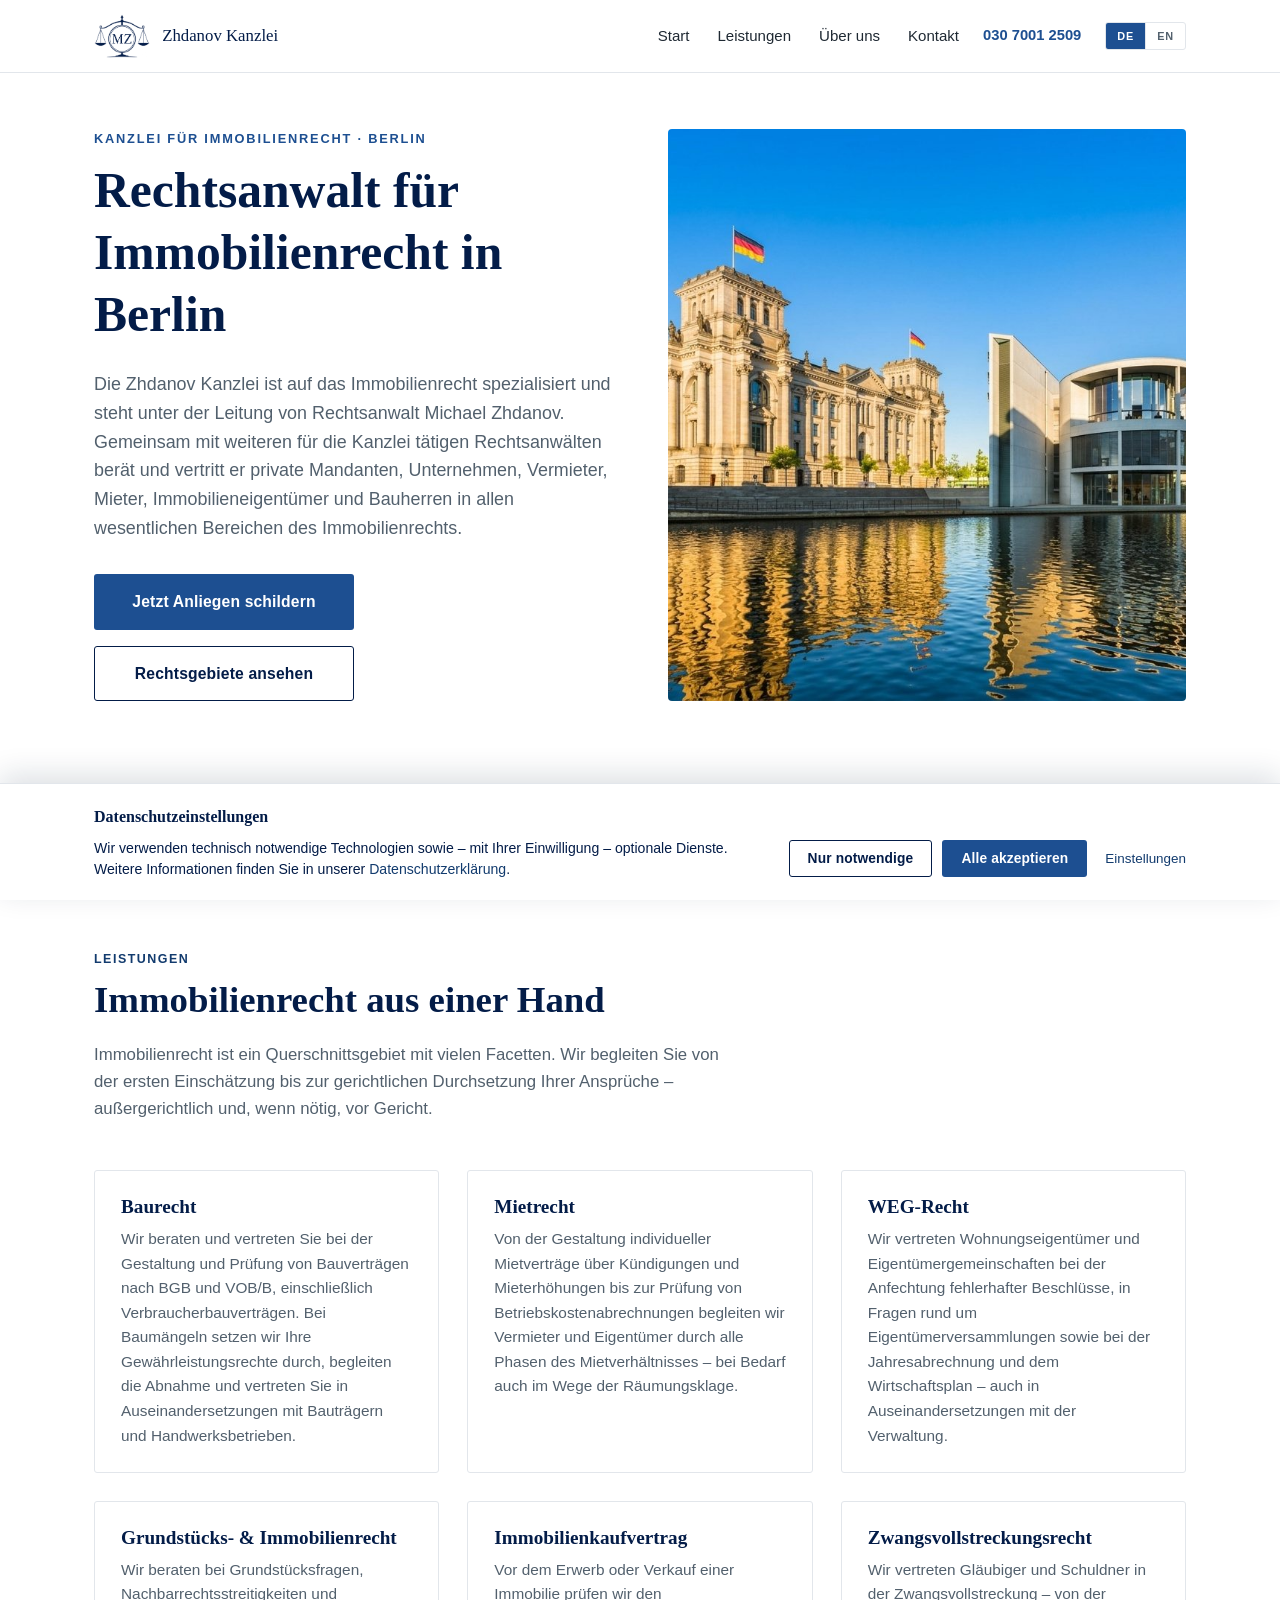
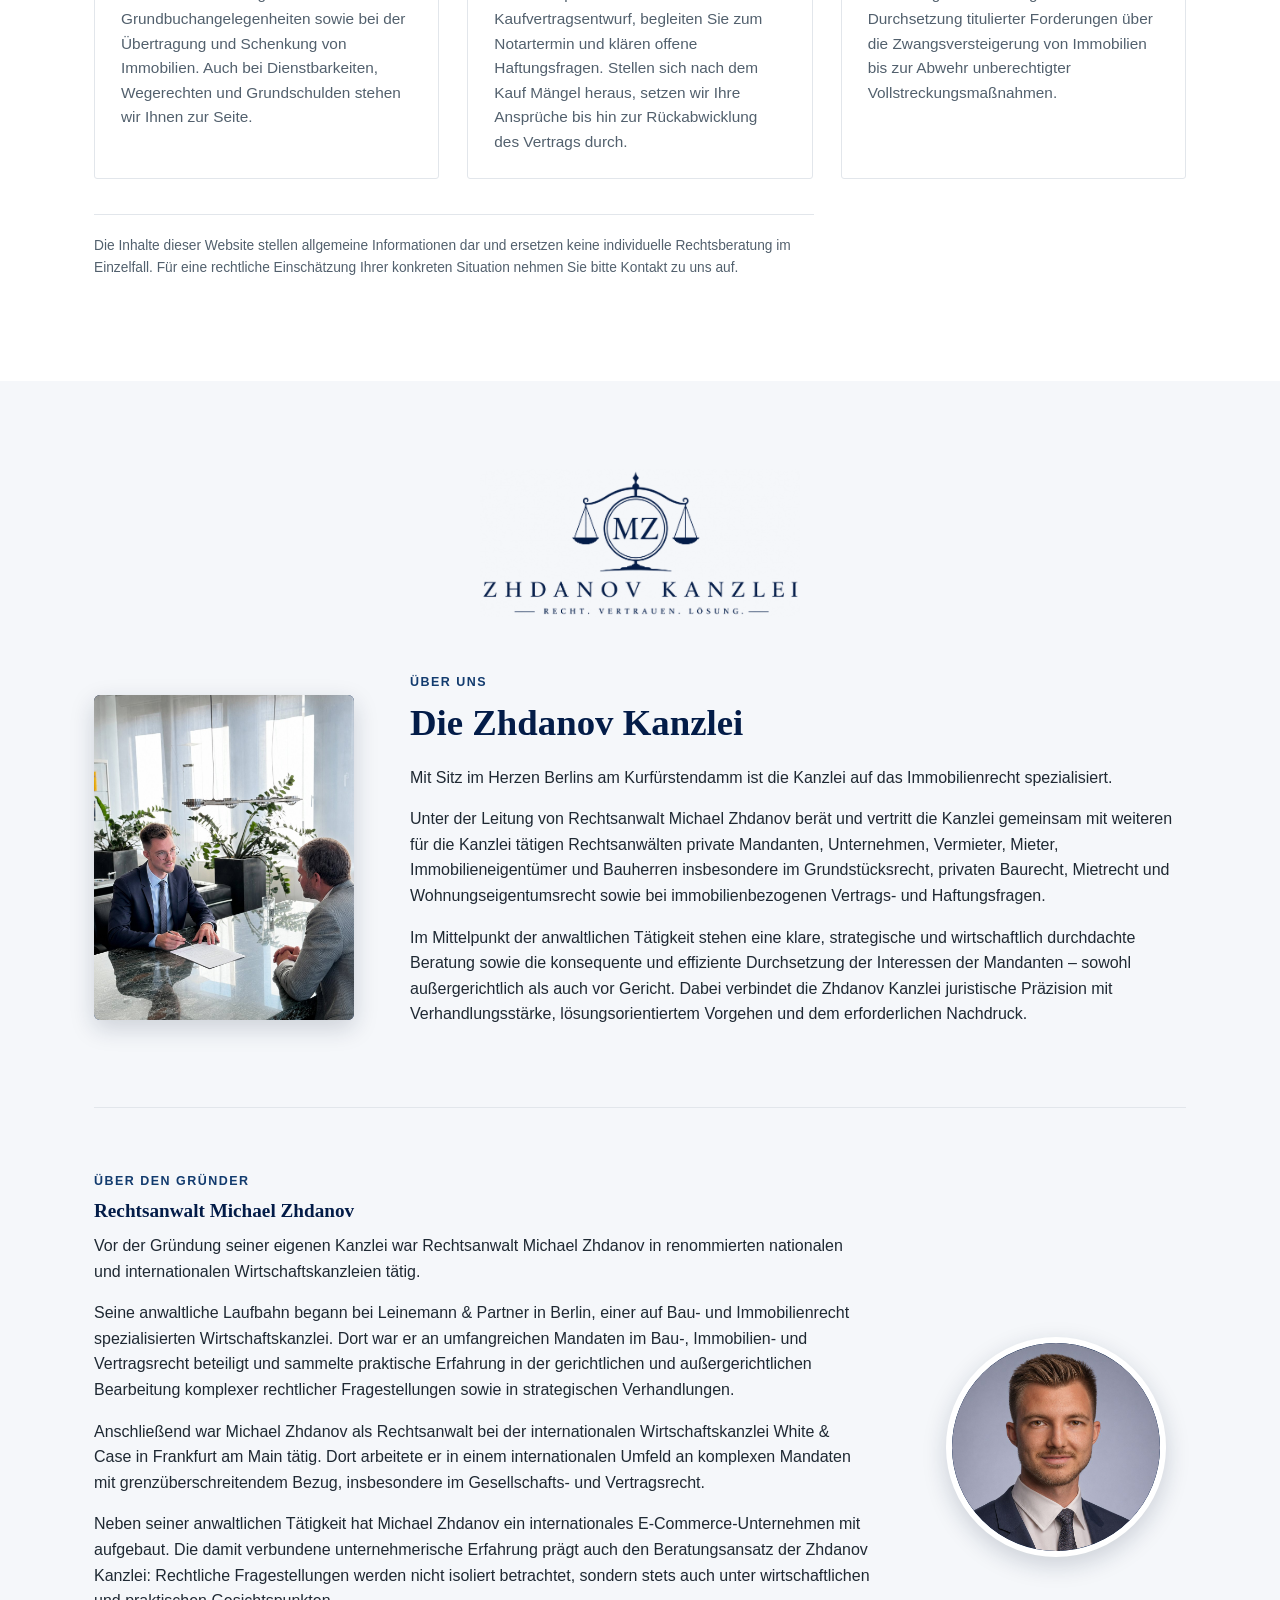
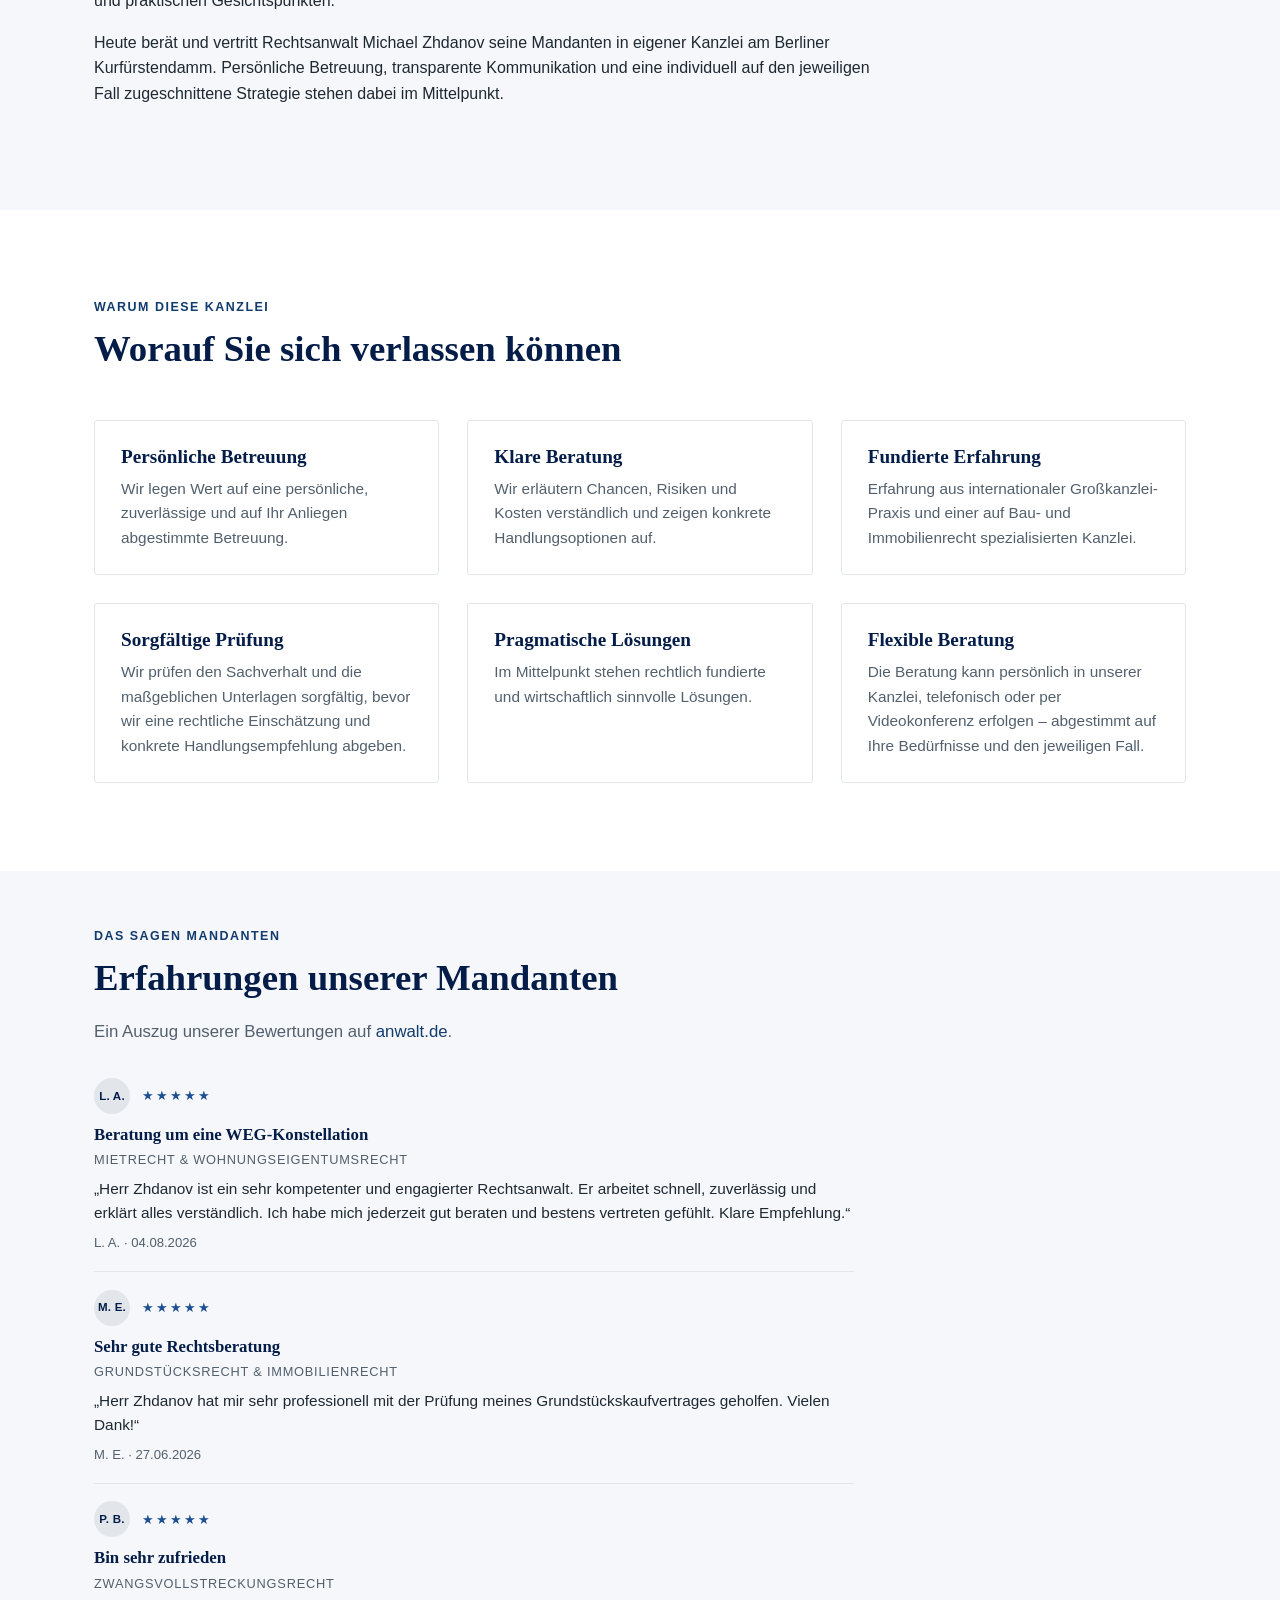
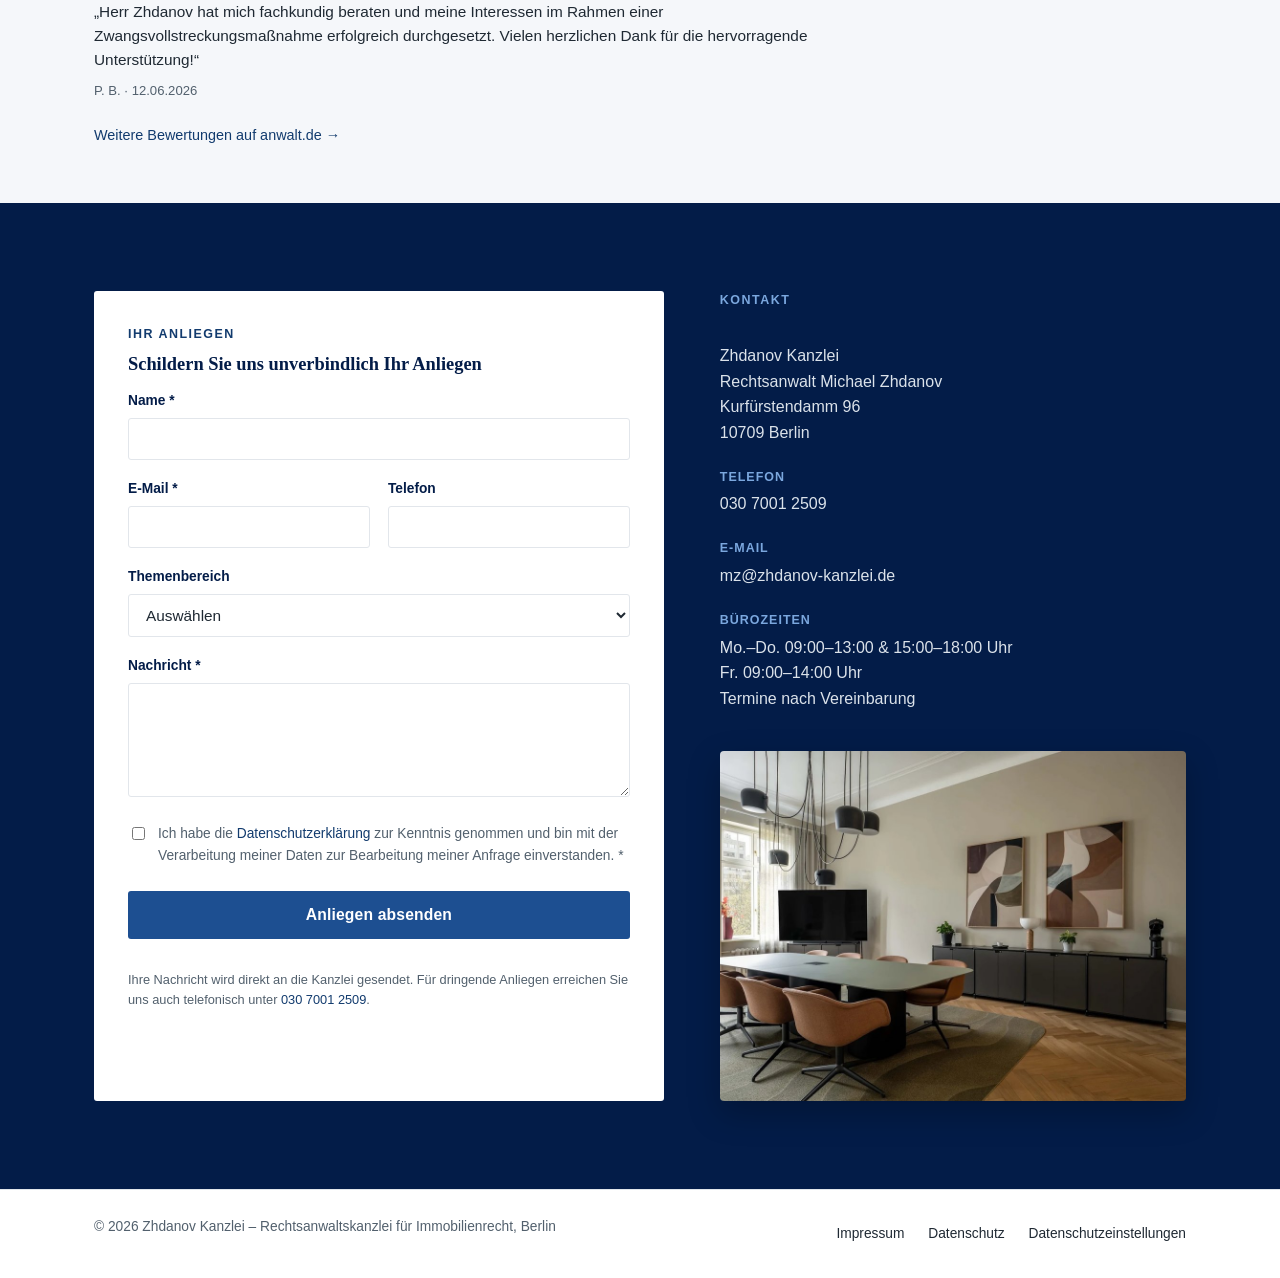
==== index.html @ be2c99e3 "Use the site's own Transable key instead of the placeholder The project now exists on the Transable " ====
<!DOCTYPE html>
<html lang="de">
<head>
<meta charset="UTF-8">
<meta name="viewport" content="width=device-width, initial-scale=1.0, viewport-fit=cover">
<title>Zhdanov Kanzlei | Rechtsanwaltskanzlei für Immobilienrecht Berlin</title>
<meta name="description" content="Die Zhdanov Kanzlei berät und vertritt in Berlin Eigentümer, Vermieter, Käufer und Wohnungseigentümergemeinschaften im Bau-, Miet- und Wohnungseigentumsrecht sowie im Immobilien- und Zwangsvollstreckungsrecht.">
<link rel="icon" type="image/png" sizes="32x32" href="img/favicon-32.png">
<link rel="icon" type="image/png" sizes="16x16" href="img/favicon-16.png">
<link rel="apple-touch-icon" sizes="180x180" href="img/favicon-180.png">
<link rel="stylesheet" href="css/styles.css?v=2">
<!-- Transable translates the page. Deliberately in the <head> and without
     async/defer: only there can the plugin hold the page before the first paint,
     so a visitor reading English never sees German being corrected. The language
     switch itself belongs to this site (js/lang-switch.js). -->
<script src="https://transable.to/api/v1/plugin/plugin.js"
        api-key="tk_live_CvOdUk1Fodp35VfXiMOjjVQ9UwpByqF"
        data-selector="custom"
        data-source-lang="de"
        data-translate-ignore></script>
</head>
<body>

<header class="site-header" id="site-header">
  <div class="container header-inner">
    <a href="#top" class="brand">
      <img src="img/logo-mark-navy.png" alt="Zhdanov Kanzlei" class="brand-mark">
      <span class="brand-text">Zhdanov Kanzlei</span>
    </a>
    <nav class="main-nav" id="main-nav">
      <a href="#top">Start</a>
      <a href="#leistungen">Leistungen</a>
      <a href="#ueber-uns">Über uns</a>
      <a href="#kontakt">Kontakt</a>
    </nav>
    <a href="tel:+493070012509" class="header-phone">030 7001 2509</a>
    <div class="lang-switch" data-lang-switch role="group" aria-label="Sprache / Language" data-translate-ignore>
      <button type="button" class="lang-switch__option is-active" data-lang="de" lang="de" title="Deutsch" aria-pressed="true">DE</button>
      <button type="button" class="lang-switch__option" data-lang="en" lang="en" title="English" aria-pressed="false">EN</button>
    </div>
    <button class="nav-toggle" id="nav-toggle" aria-label="Menü öffnen" aria-expanded="false" aria-controls="main-nav">
      <span></span><span></span><span></span>
    </button>
  </div>
</header>

<main id="top">

  <section class="hero">
    <div class="container hero-inner">
      <div class="hero-copy">
        <p class="eyebrow">Kanzlei für Immobilienrecht &middot; Berlin</p>
        <h1>Rechtsanwalt für Immobilienrecht in Berlin</h1>
        <p class="hero-lead">
          Die Zhdanov Kanzlei ist auf das Immobilienrecht spezialisiert und steht unter
          der Leitung von Rechtsanwalt Michael Zhdanov. Gemeinsam mit weiteren für die
          Kanzlei tätigen Rechtsanwälten berät und vertritt er private Mandanten,
          Unternehmen, Vermieter, Mieter, Immobilieneigentümer und Bauherren in allen
          wesentlichen Bereichen des Immobilienrechts.
        </p>
        <div class="hero-actions">
          <a href="#kontakt" class="btn btn-primary">Jetzt Anliegen schildern</a>
          <a href="#leistungen" class="btn btn-outline">Rechtsgebiete ansehen</a>
        </div>
      </div>
      <div class="hero-media">
        <img src="img/hero-reichstag.jpg" alt="Reichstagsgebäude und Paul-Löbe-Haus an der Spree in Berlin" width="1376" height="768">
      </div>
    </div>
  </section>

  <section class="trust-bar">
    <div class="container trust-bar-inner">
      <span>Baurecht</span>
      <span>Mietrecht</span>
      <span>WEG-Recht</span>
      <span>Grundstücksrecht</span>
      <span>Immobilienkaufvertrag</span>
      <span>Zwangsvollstreckungsrecht</span>
    </div>
  </section>

  <section id="leistungen" class="section">
    <div class="container">
      <p class="section-eyebrow">Leistungen</p>
      <h2>Immobilienrecht aus einer Hand</h2>
      <p class="section-lead">
        Immobilienrecht ist ein Querschnittsgebiet mit vielen Facetten. Wir begleiten Sie
        von der ersten Einschätzung bis zur gerichtlichen Durchsetzung Ihrer Ansprüche &ndash;
        außergerichtlich und, wenn nötig, vor Gericht.
      </p>

      <div class="card-grid">

        <article class="card">
          <h3>Baurecht</h3>
          <p>
            Wir beraten und vertreten Sie bei der Gestaltung und Prüfung von Bauverträgen
            nach BGB und VOB/B, einschließlich Verbraucherbauverträgen. Bei Baumängeln
            setzen wir Ihre Gewährleistungsrechte durch, begleiten die Abnahme und vertreten
            Sie in Auseinandersetzungen mit Bauträgern und Handwerksbetrieben.
          </p>
        </article>

        <article class="card">
          <h3>Mietrecht</h3>
          <p>
            Von der Gestaltung individueller Mietverträge über Kündigungen und
            Mieterhöhungen bis zur Prüfung von Betriebskostenabrechnungen begleiten wir
            Vermieter und Eigentümer durch alle Phasen des Mietverhältnisses &ndash; bei
            Bedarf auch im Wege der Räumungsklage.
          </p>
        </article>

        <article class="card">
          <h3>WEG-Recht</h3>
          <p>
            Wir vertreten Wohnungseigentümer und Eigentümergemeinschaften bei der
            Anfechtung fehlerhafter Beschlüsse, in Fragen rund um Eigentümerversammlungen
            sowie bei der Jahresabrechnung und dem Wirtschaftsplan &ndash; auch in
            Auseinandersetzungen mit der Verwaltung.
          </p>
        </article>

        <article class="card">
          <h3>Grundstücks- &amp; Immobilienrecht</h3>
          <p>
            Wir beraten bei Grundstücksfragen, Nachbarrechtsstreitigkeiten und
            Grundbuchangelegenheiten sowie bei der Übertragung und Schenkung von
            Immobilien. Auch bei Dienstbarkeiten, Wegerechten und Grundschulden
            stehen wir Ihnen zur Seite.
          </p>
        </article>

        <article class="card">
          <h3>Immobilienkaufvertrag</h3>
          <p>
            Vor dem Erwerb oder Verkauf einer Immobilie prüfen wir den Kaufvertragsentwurf,
            begleiten Sie zum Notartermin und klären offene Haftungsfragen. Stellen sich
            nach dem Kauf Mängel heraus, setzen wir Ihre Ansprüche bis hin zur
            Rückabwicklung des Vertrags durch.
          </p>
        </article>

        <article class="card">
          <h3>Zwangsvollstreckungsrecht</h3>
          <p>
            Wir vertreten Gläubiger und Schuldner in der Zwangsvollstreckung &ndash; von
            der Durchsetzung titulierter Forderungen über die Zwangsversteigerung von
            Immobilien bis zur Abwehr unberechtigter Vollstreckungsmaßnahmen.
          </p>
        </article>

      </div>

      <p class="disclaimer-note">
        Die Inhalte dieser Website stellen allgemeine Informationen dar und ersetzen
        keine individuelle Rechtsberatung im Einzelfall. Für eine rechtliche Einschätzung
        Ihrer konkreten Situation nehmen Sie bitte Kontakt zu uns auf.
      </p>
    </div>
  </section>

  <section id="ueber-uns" class="section section-alt">
    <div class="container">

      <img src="img/logo-zhdanov-kanzlei.png" alt="Zhdanov Kanzlei &ndash; Recht. Vertrauen. Lösung." class="about-logo">

      <div class="about-block">
        <div class="about-media">
          <div class="about-photo">
            <img src="img/kanzlei-empfang.jpg" alt="Empfang in den Räumen der Zhdanov Kanzlei am Kurfürstendamm in Berlin" loading="lazy">
          </div>
        </div>
        <div class="about-content">
          <p class="section-eyebrow">Über uns</p>
          <h2>Die Zhdanov Kanzlei</h2>
          <p>
            Mit Sitz im Herzen Berlins am Kurfürstendamm ist die Kanzlei auf das
            Immobilienrecht spezialisiert.
          </p>
          <p>
            Unter der Leitung von Rechtsanwalt Michael Zhdanov berät und vertritt die
            Kanzlei gemeinsam mit weiteren für die Kanzlei tätigen Rechtsanwälten private
            Mandanten, Unternehmen, Vermieter, Mieter, Immobilieneigentümer und Bauherren
            insbesondere im Grundstücksrecht, privaten Baurecht, Mietrecht und
            Wohnungseigentumsrecht sowie bei immobilienbezogenen Vertrags- und
            Haftungsfragen.
          </p>
          <p>
            Im Mittelpunkt der anwaltlichen Tätigkeit stehen eine klare, strategische und
            wirtschaftlich durchdachte Beratung sowie die konsequente und effiziente
            Durchsetzung der Interessen der Mandanten &ndash; sowohl außergerichtlich als
            auch vor Gericht. Dabei verbindet die Zhdanov Kanzlei juristische Präzision
            mit Verhandlungsstärke, lösungsorientiertem Vorgehen und dem erforderlichen
            Nachdruck.
          </p>
        </div>
      </div>

      <div class="about-block reverse">
        <div class="about-media">
          <div class="about-portrait">
            <img src="img/michael-zhdanov.jpg" alt="Porträt von Rechtsanwalt Michael Zhdanov">
          </div>
        </div>
        <div class="about-content">
          <p class="section-eyebrow">Über den Gründer</p>
          <h3>Rechtsanwalt Michael Zhdanov</h3>
          <p>
            Vor der Gründung seiner eigenen Kanzlei war Rechtsanwalt Michael Zhdanov in
            renommierten nationalen und internationalen Wirtschaftskanzleien tätig.
          </p>
          <p>
            Seine anwaltliche Laufbahn begann bei Leinemann &amp; Partner in Berlin,
            einer auf Bau- und Immobilienrecht spezialisierten Wirtschaftskanzlei. Dort
            war er an umfangreichen Mandaten im Bau-, Immobilien- und Vertragsrecht
            beteiligt und sammelte praktische Erfahrung in der gerichtlichen und
            außergerichtlichen Bearbeitung komplexer rechtlicher Fragestellungen sowie in
            strategischen Verhandlungen.
          </p>
          <p>
            Anschließend war Michael Zhdanov als Rechtsanwalt bei der internationalen
            Wirtschaftskanzlei White &amp; Case in Frankfurt am Main tätig. Dort arbeitete
            er in einem internationalen Umfeld an komplexen Mandaten mit
            grenzüberschreitendem Bezug, insbesondere im Gesellschafts- und Vertragsrecht.
          </p>
          <p>
            Neben seiner anwaltlichen Tätigkeit hat Michael Zhdanov ein internationales
            E-Commerce-Unternehmen mit aufgebaut. Die damit verbundene unternehmerische
            Erfahrung prägt auch den Beratungsansatz der Zhdanov Kanzlei: Rechtliche
            Fragestellungen werden nicht isoliert betrachtet, sondern stets auch unter
            wirtschaftlichen und praktischen Gesichtspunkten.
          </p>
          <p>
            Heute berät und vertritt Rechtsanwalt Michael Zhdanov seine Mandanten in
            eigener Kanzlei am Berliner Kurfürstendamm. Persönliche Betreuung,
            transparente Kommunikation und eine individuell auf den jeweiligen Fall
            zugeschnittene Strategie stehen dabei im Mittelpunkt.
          </p>
        </div>
      </div>

    </div>
  </section>

  <section id="warum" class="section">
    <div class="container">
      <p class="section-eyebrow">Warum diese Kanzlei</p>
      <h2>Worauf Sie sich verlassen können</h2>

      <div class="card-grid">
        <article class="card">
          <h3>Persönliche Betreuung</h3>
          <p>Wir legen Wert auf eine persönliche, zuverlässige und auf Ihr Anliegen abgestimmte Betreuung.</p>
        </article>
        <article class="card">
          <h3>Klare Beratung</h3>
          <p>Wir erläutern Chancen, Risiken und Kosten verständlich und zeigen konkrete Handlungsoptionen auf.</p>
        </article>
        <article class="card">
          <h3>Fundierte Erfahrung</h3>
          <p>Erfahrung aus internationaler Großkanzlei-Praxis und einer auf Bau- und Immobilienrecht spezialisierten Kanzlei.</p>
        </article>
        <article class="card">
          <h3>Sorgfältige Prüfung</h3>
          <p>Wir prüfen den Sachverhalt und die maßgeblichen Unterlagen sorgfältig, bevor wir eine rechtliche Einschätzung und konkrete Handlungsempfehlung abgeben.</p>
        </article>
        <article class="card">
          <h3>Pragmatische Lösungen</h3>
          <p>Im Mittelpunkt stehen rechtlich fundierte und wirtschaftlich sinnvolle Lösungen.</p>
        </article>
        <article class="card">
          <h3>Flexible Beratung</h3>
          <p>Die Beratung kann persönlich in unserer Kanzlei, telefonisch oder per Videokonferenz erfolgen &ndash; abgestimmt auf Ihre Bedürfnisse und den jeweiligen Fall.</p>
        </article>
      </div>
    </div>
  </section>

  <section id="bewertungen" class="section section-alt reviews">
    <div class="container">
      <p class="section-eyebrow">Das sagen Mandanten</p>
      <h2>Erfahrungen unserer Mandanten</h2>
      <p class="section-lead">
        Ein Auszug unserer Bewertungen auf
        <a href="https://www.anwalt.de/michael-zhdanov/bewertungen" target="_blank" rel="noopener noreferrer">anwalt.de</a>.
      </p>

      <div class="reviews-list">

        <article class="review">
          <div class="review-head">
            <span class="review-avatar" aria-hidden="true">L. A.</span>
            <span class="review-stars" role="img" aria-label="5 von 5 Sternen">★★★★★</span>
          </div>
          <h3 class="review-title">Beratung um eine WEG-Konstellation</h3>
          <p class="review-area">Mietrecht &amp; Wohnungseigentumsrecht</p>
          <p class="review-text">
            „Herr Zhdanov ist ein sehr kompetenter und engagierter Rechtsanwalt. Er arbeitet
            schnell, zuverlässig und erklärt alles verständlich. Ich habe mich jederzeit gut
            beraten und bestens vertreten gefühlt. Klare Empfehlung.“
          </p>
          <p class="review-footer">L. A. &middot; 04.08.2026</p>
        </article>

        <article class="review">
          <div class="review-head">
            <span class="review-avatar" aria-hidden="true">M. E.</span>
            <span class="review-stars" role="img" aria-label="5 von 5 Sternen">★★★★★</span>
          </div>
          <h3 class="review-title">Sehr gute Rechtsberatung</h3>
          <p class="review-area">Grundstücksrecht &amp; Immobilienrecht</p>
          <p class="review-text">
            „Herr Zhdanov hat mir sehr professionell mit der Prüfung meines
            Grundstückskaufvertrages geholfen. Vielen Dank!“
          </p>
          <p class="review-footer">M. E. &middot; 27.06.2026</p>
        </article>

        <article class="review">
          <div class="review-head">
            <span class="review-avatar" aria-hidden="true">P. B.</span>
            <span class="review-stars" role="img" aria-label="5 von 5 Sternen">★★★★★</span>
          </div>
          <h3 class="review-title">Bin sehr zufrieden</h3>
          <p class="review-area">Zwangsvollstreckungsrecht</p>
          <p class="review-text">
            „Herr Zhdanov hat mich fachkundig beraten und meine Interessen im Rahmen einer
            Zwangsvollstreckungsmaßnahme erfolgreich durchgesetzt. Vielen herzlichen Dank für
            die hervorragende Unterstützung!“
          </p>
          <p class="review-footer">P. B. &middot; 12.06.2026</p>
        </article>

      </div>

      <a href="https://www.anwalt.de/michael-zhdanov/bewertungen" target="_blank" rel="noopener noreferrer" class="reviews-more">
        Weitere Bewertungen auf anwalt.de &rarr;
      </a>
    </div>
  </section>

  <section id="kontakt" class="section section-dark">
    <div class="container kontakt-grid">

      <form class="kontakt-form" id="kontakt-form" novalidate>
        <p class="section-eyebrow">Ihr Anliegen</p>
        <h2>Schildern Sie uns unverbindlich Ihr Anliegen</h2>
        <div class="form-row">
          <label for="name">Name *</label>
          <input type="text" id="name" name="name" required autocomplete="name">
        </div>
        <div class="form-row form-row-split">
          <div>
            <label for="email">E-Mail *</label>
            <input type="email" id="email" name="email" required autocomplete="email">
          </div>
          <div>
            <label for="telefon">Telefon</label>
            <input type="tel" id="telefon" name="telefon" autocomplete="tel">
          </div>
        </div>
        <div class="form-row">
          <label for="rechtsgebiet">Themenbereich</label>
          <select id="rechtsgebiet" name="rechtsgebiet" required>
            <option value="" disabled selected>Auswählen</option>
            <option value="Baurecht">Baurecht</option>
            <option value="Mietrecht">Mietrecht</option>
            <option value="WEG-Recht">WEG-Recht</option>
            <option value="Immobilien- und Grundstücksrecht">Immobilien- und Grundstücksrecht</option>
            <option value="Immobilienkaufvertrag">Immobilienkaufvertrag</option>
            <option value="Zwangsvollstreckungsrecht">Zwangsvollstreckungsrecht</option>
            <option value="Sonstiges">Sonstiges</option>
          </select>
        </div>
        <div class="form-row">
          <label for="nachricht">Nachricht *</label>
          <textarea id="nachricht" name="nachricht" rows="5" required></textarea>
        </div>
        <div class="form-row form-row-checkbox">
          <input type="checkbox" id="datenschutz" name="datenschutz" required>
          <label for="datenschutz">
            Ich habe die <a href="datenschutz.html">Datenschutzerklärung</a> zur Kenntnis genommen
            und bin mit der Verarbeitung meiner Daten zur Bearbeitung meiner Anfrage einverstanden. *
          </label>
        </div>
        <button type="submit" class="btn btn-primary btn-block">Anliegen absenden</button>
        <p class="form-note" id="form-note" role="status"></p>
        <p class="form-hint">
          Ihre Nachricht wird direkt an die Kanzlei gesendet. Für dringende Anliegen
          erreichen Sie uns auch telefonisch unter <a href="tel:+493070012509">030 7001 2509</a>.
        </p>
      </form>

      <div class="kontakt-info">
        <p class="section-eyebrow">Kontakt</p>
        <ul class="kontakt-list">
          <li>
            Zhdanov Kanzlei<br>
            Rechtsanwalt Michael Zhdanov<br>
            Kurfürstendamm 96<br>
            10709 Berlin
          </li>
          <li>
            <strong>Telefon</strong>
            <a href="tel:+493070012509">030 7001 2509</a>
          </li>
          <li>
            <strong>E-Mail</strong>
            <a href="mailto:mz@zhdanov-kanzlei.de">mz@zhdanov-kanzlei.de</a>
          </li>
          <li>
            <strong>Bürozeiten</strong>
            Mo.&ndash;Do. 09:00&ndash;13:00 &amp; 15:00&ndash;18:00 Uhr<br>
            Fr. 09:00&ndash;14:00 Uhr<br>
            Termine nach Vereinbarung
          </li>
        </ul>
        <img src="img/kanzlei-besprechungsraum.jpg" alt="Besprechungsraum der Zhdanov Kanzlei" class="kontakt-photo">
      </div>
    </div>
  </section>

</main>

<footer class="site-footer">
  <div class="container footer-inner">
    <p>&copy; <span id="year"></span> Zhdanov Kanzlei &ndash; Rechtsanwaltskanzlei für Immobilienrecht, Berlin</p>
    <nav class="footer-nav">
      <a href="impressum.html">Impressum</a>
      <a href="datenschutz.html">Datenschutz</a>
      <button type="button" class="footer-cookie-link" id="footer-cookie-settings">Datenschutzeinstellungen</button>
    </nav>
  </div>
</footer>

<div class="cookie-banner" id="cookie-banner" role="dialog" aria-live="polite" aria-labelledby="cookie-banner-heading" aria-describedby="cookie-banner-text" hidden>
  <div class="cookie-banner-inner">
    <p class="cookie-banner-heading" id="cookie-banner-heading">Datenschutzeinstellungen</p>

    <div id="cookie-banner-actions" class="cookie-banner-row">
      <p class="cookie-banner-text" id="cookie-banner-text">
        Wir verwenden technisch notwendige Technologien sowie &ndash; mit Ihrer Einwilligung
        &ndash; optionale Dienste. Weitere Informationen finden Sie in unserer
        <a href="datenschutz.html">Datenschutzerklärung</a>.
      </p>
      <div class="cookie-banner-controls">
        <div class="cookie-banner-buttons">
          <button type="button" class="btn btn-outline cookie-btn" id="cookie-accept-necessary">Nur notwendige</button>
          <button type="button" class="btn btn-primary cookie-btn" id="cookie-accept-all">Alle akzeptieren</button>
        </div>
        <button type="button" class="cookie-settings-link" id="cookie-open-settings">Einstellungen</button>
      </div>
    </div>

    <div id="cookie-banner-settings" class="cookie-banner-row" hidden>
      <div class="cookie-banner-settings-copy">
        <div class="cookie-category">
          <div class="cookie-category-head">
            <span class="cookie-category-name">Notwendig</span>
            <span class="cookie-category-status">Immer aktiv</span>
          </div>
          <p class="cookie-category-desc">
            Erforderlich für den grundlegenden Betrieb der Website, z.&nbsp;B. um Ihre
            Cookie-Einstellungen zu speichern.
          </p>
        </div>
        <p class="cookie-settings-note">
          Aktuell setzen wir keine optionalen Analyse- oder Marketingtechnologien ein, die
          Ihrer Einwilligung bedürfen.
        </p>
      </div>
      <div class="cookie-banner-controls">
        <button type="button" class="btn btn-primary cookie-btn" id="cookie-save-settings">Auswahl speichern</button>
      </div>
    </div>
  </div>
</div>

<script src="js/cookie-consent.js"></script>
<script src="js/script.js"></script>
<script src="js/lang-switch.js"></script>
</body>
</html>
---- css/styles.css ----
/* ---------- Grundlagen ---------- */
:root {
  --navy: #031c48;
  --navy-light: #0d2e66;
  --navy-lighter: #17407f;
  --gold: #1d4f91;
  --gold-light: #7ba7de;
  --gold-dark: #123b6e;
  --bg: #ffffff;
  --bg-alt: #f5f7fa;
  --text: #1f2933;
  --text-muted: #52606d;
  --white: #ffffff;
  --border: #e2e6eb;
  --radius: 3px;
  --serif: Georgia, "Times New Roman", Times, serif;
  --sans: -apple-system, BlinkMacSystemFont, "Segoe UI", Roboto, Helvetica, Arial, sans-serif;
  --max-width: 1140px;
}

* { box-sizing: border-box; }
html { scroll-behavior: smooth; }

body {
  margin: 0;
  font-family: var(--sans);
  color: var(--text);
  background: var(--bg);
  line-height: 1.6;
  -webkit-font-smoothing: antialiased;
  overflow-wrap: break-word;
}

h1, h2, h3 {
  font-family: var(--serif);
  color: var(--navy);
  line-height: 1.25;
  margin: 0 0 0.5em;
  overflow-wrap: break-word;
  -webkit-hyphens: auto;
  hyphens: auto;
}

h1 {
  font-size: clamp(2rem, 4.5vw, 3.1rem);
  hyphens: manual;
  -webkit-hyphens: manual;
  overflow-wrap: normal;
  word-break: normal;
}
h2 { font-size: clamp(1.6rem, 3vw, 2.3rem); }
h3 { font-size: 1.2rem; }

p { margin: 0 0 1em; }
a { color: var(--gold-dark); text-decoration: none; }
a:hover { text-decoration: underline; }

img { max-width: 100%; display: block; }

.container {
  max-width: var(--max-width);
  margin: 0 auto;
  padding: 0 24px;
}

.section { padding: 88px 0; }
.section-alt { background: var(--bg-alt); }
.section-dark {
  background: var(--navy);
  color: #dbe2ea;
}
.section-dark h2 { color: var(--white); }

.section-eyebrow {
  text-transform: uppercase;
  letter-spacing: 0.12em;
  font-size: 0.78rem;
  font-weight: 600;
  color: var(--gold-dark);
  margin: 0 0 0.6em;
}
.section-dark .section-eyebrow { color: var(--gold-light); }

.section-lead {
  max-width: 640px;
  color: var(--text-muted);
  font-size: 1.05rem;
}


/* ---------- Buttons ---------- */
.btn {
  display: inline-block;
  padding: 14px 30px;
  border-radius: var(--radius);
  font-weight: 600;
  font-size: 0.98rem;
  letter-spacing: 0.01em;
  border: 1px solid transparent;
  cursor: pointer;
  transition: background 0.15s ease, color 0.15s ease, border-color 0.15s ease;
}

.btn-primary {
  background: var(--gold);
  color: var(--white);
}
.btn-primary:hover {
  background: var(--gold-dark);
  text-decoration: none;
}

.btn-outline {
  background: transparent;
  color: var(--navy);
  border-color: var(--navy);
}
.btn-outline:hover {
  background: var(--navy);
  color: var(--white);
  text-decoration: none;
}

.btn-block { width: 100%; }

/* ---------- Header ---------- */
.site-header {
  position: sticky;
  top: 0;
  z-index: 100;
  background: var(--white);
  border-bottom: 1px solid var(--border);
  transition: box-shadow 0.2s ease;
}
.site-header.is-scrolled { box-shadow: 0 4px 18px rgba(16,35,61,0.08); }

.header-inner {
  display: flex;
  align-items: center;
  gap: 24px;
  padding-top: 14px;
  padding-bottom: 14px;
}

.brand {
  display: flex;
  align-items: center;
  gap: 12px;
  color: var(--navy);
}
.brand:hover { text-decoration: none; }

.brand-mark {
  height: 44px;
  width: auto;
  flex-shrink: 0;
}

.brand-text {
  display: flex;
  flex-direction: column;
  font-family: var(--serif);
  font-size: 1.05rem;
  line-height: 1.2;
  color: var(--navy);
}
.brand-text small {
  font-family: var(--sans);
  color: var(--text-muted);
  font-size: 0.68rem;
  letter-spacing: 0.05em;
  text-transform: uppercase;
  margin-top: 2px;
}

.main-nav {
  display: flex;
  gap: 28px;
  margin-left: auto;
}
.main-nav a {
  color: var(--text);
  font-size: 0.94rem;
  font-weight: 500;
}
.main-nav a:hover { color: var(--gold); text-decoration: none; }

.header-phone {
  color: var(--gold);
  font-weight: 600;
  font-size: 0.92rem;
  white-space: nowrap;
}

.nav-toggle {
  display: none;
  flex-direction: column;
  justify-content: center;
  gap: 5px;
  width: 34px;
  height: 34px;
  background: none;
  border: none;
  cursor: pointer;
  padding: 0;
}
.nav-toggle span {
  display: block;
  height: 2px;
  background: var(--navy);
  border-radius: 2px;
}

/* ---------- Language switch ---------- */
.lang-switch {
  display: inline-flex;
  border: 1px solid var(--border);
  border-radius: var(--radius);
  overflow: hidden;
  flex-shrink: 0;
}
/* On the legal pages the switch is alone in the header beside the logo, so it
   has to push itself to the right edge. */
.lang-switch:last-child { margin-left: auto; }

.lang-switch__option {
  background: transparent;
  border: none;
  padding: 7px 11px;
  font-family: inherit;
  font-size: 0.68rem;
  font-weight: 600;
  letter-spacing: 0.08em;
  text-transform: uppercase;
  color: var(--text-muted);
  cursor: pointer;
  transition: background 0.15s ease, color 0.15s ease;
}
.lang-switch__option + .lang-switch__option { border-left: 1px solid var(--border); }

.lang-switch__option:hover {
  background: var(--bg-alt);
  color: var(--text);
}

/* Same fill as .btn-primary: the active language reads as one of the site's
   own buttons. Declared after :hover so it also holds while hovered. */
.lang-switch__option.is-active {
  background: var(--gold);
  color: var(--white);
  cursor: default;
}

.lang-switch__option:focus-visible {
  outline: 2px solid var(--gold);
  outline-offset: -2px;
}

/* ---------- Hero ---------- */
.hero {
  background: var(--white);
  color: var(--text);
  padding: 56px 0 96px;
}
.hero-inner {
  display: flex;
  align-items: center;
  gap: 56px;
}
.hero-copy { flex: 1 1 460px; }
.hero-media {
  flex: 1 1 460px;
  align-self: stretch;
  border-radius: 4px;
  overflow: hidden;
}
.hero-media img {
  width: 100%;
  height: 100%;
  min-height: 420px;
  object-fit: cover;
  display: block;
}
.hero .eyebrow {
  text-transform: uppercase;
  letter-spacing: 0.14em;
  font-size: 0.8rem;
  font-weight: 600;
  color: var(--gold);
  margin-bottom: 0.8em;
}
.hero h1 { color: var(--navy); }
.hero-lead {
  font-size: 1.12rem;
  color: var(--text-muted);
  max-width: 520px;
}
.hero-actions {
  display: flex;
  gap: 16px;
  flex-wrap: wrap;
  margin-top: 2em;
}
.hero-actions .btn {
  min-width: 260px;
  text-align: center;
}

/* ---------- Trust bar ---------- */
.trust-bar {
  background: var(--white);
  border-bottom: 1px solid var(--border);
}
.trust-bar-inner {
  display: flex;
  flex-wrap: wrap;
  gap: 12px 36px;
  justify-content: center;
  padding: 20px 24px;
  font-family: var(--serif);
  color: var(--navy);
  font-size: 0.95rem;
  letter-spacing: 0.02em;
}
@media (max-width: 767px) {
  .trust-bar { display: none; }
}

/* ---------- Cards ---------- */
.card-grid {
  display: grid;
  grid-template-columns: repeat(auto-fit, minmax(260px, 1fr));
  gap: 28px;
  margin-top: 3em;
}

.card {
  background: var(--white);
  border: 1px solid var(--border);
  border-radius: var(--radius);
  padding: 24px 26px;
  transition: border-color 0.15s ease, transform 0.15s ease;
}
.card:hover {
  border-color: var(--gold);
  transform: translateY(-2px);
}

.card h3 { margin-top: 0; margin-bottom: 0.4em; }
.card p { color: var(--text-muted); margin: 0; font-size: 0.96rem; }

.disclaimer-note {
  margin-top: 2.5em;
  padding-top: 1.5em;
  border-top: 1px solid var(--border);
  color: var(--text-muted);
  font-size: 0.86rem;
  max-width: 720px;
}

/* ---------- About ---------- */
.about-logo {
  display: block;
  width: 100%;
  max-width: 320px;
  height: auto;
  margin: 0 auto 3.5em;
}

.about-block {
  display: flex;
  gap: 56px;
  align-items: center;
}
.about-block + .about-block {
  margin-top: 4em;
  padding-top: 4em;
  border-top: 1px solid var(--border);
}
.about-block.reverse { flex-direction: row-reverse; }
.about-block .about-media {
  flex: 0 0 260px;
  display: flex;
  justify-content: center;
}
.about-block .about-content { flex: 1 1 auto; min-width: 0; }
.about-block .about-content h3 { margin-top: 0; }

.about-portrait {
  width: 220px;
  height: 220px;
  border-radius: 50%;
  background: var(--navy);
  color: var(--gold-light);
  font-family: var(--serif);
  font-size: 3.2rem;
  display: flex;
  align-items: center;
  justify-content: center;
  border: 6px solid var(--white);
  box-shadow: 0 8px 24px rgba(16,35,61,0.18);
  overflow: hidden;
}
.about-portrait img {
  width: 100%;
  height: 100%;
  object-fit: cover;
  border-radius: 50%;
}

.about-photo {
  width: 100%;
  aspect-ratio: 4 / 5;
  border-radius: 6px;
  background: linear-gradient(160deg, var(--navy) 0%, var(--navy-lighter) 100%);
  color: var(--gold-light);
  display: flex;
  align-items: center;
  justify-content: center;
  box-shadow: 0 8px 24px rgba(16,35,61,0.18);
  overflow: hidden;
}
.about-photo img {
  width: 100%;
  height: 100%;
  object-fit: cover;
}

/* ---------- Reviews ---------- */
.reviews.section { padding: 56px 0; }

.reviews-list {
  max-width: 760px;
  margin-top: 2em;
}

.review { padding: 1.1em 0; }
.review:first-child { padding-top: 0; }
.review:last-child { padding-bottom: 0; }
.review + .review { border-top: 1px solid var(--border); }

.review-head {
  display: flex;
  align-items: center;
  gap: 12px;
  margin-bottom: 0.7em;
}
.review-avatar {
  display: flex;
  align-items: center;
  justify-content: center;
  flex-shrink: 0;
  width: 36px;
  height: 36px;
  border-radius: 50%;
  background: rgba(3, 28, 72, 0.08);
  color: var(--navy);
  font-family: var(--sans);
  font-size: 0.72rem;
  font-weight: 600;
  letter-spacing: 0.02em;
}
.review-stars {
  color: var(--gold);
  font-size: 0.82rem;
  letter-spacing: 2px;
}

.review-title {
  color: var(--navy);
  font-size: 1.05rem;
  margin: 0 0 0.25em;
}
.review-area {
  color: var(--text-muted);
  font-size: 0.8rem;
  text-transform: uppercase;
  letter-spacing: 0.06em;
  margin: 0 0 0.5em;
}
.review-text {
  color: var(--text);
  font-size: 0.96rem;
  line-height: 1.55;
  margin: 0 0 0.5em;
}
.review-footer {
  color: var(--text-muted);
  font-size: 0.82rem;
  margin: 0;
}

.reviews-more {
  display: inline-block;
  margin-top: 1.6em;
  font-size: 0.9rem;
  color: var(--gold-dark);
}

@media (max-width: 760px) {
  .reviews.section { padding: 36px 0; }
  .reviews-list { margin-top: 1.5em; }
  .review { padding: 1em 0; }
  .review-avatar { width: 32px; height: 32px; font-size: 0.68rem; }
  .review-title { font-size: 1rem; }
  .review-text { font-size: 0.94rem; line-height: 1.5; }
  .reviews-more { margin-top: 1.3em; }
}

/* ---------- Kontakt ---------- */
.kontakt-grid {
  display: grid;
  grid-template-columns: 1.1fr 0.9fr;
  gap: 56px;
}

.kontakt-list {
  list-style: none;
  padding: 0;
  margin: 2em 0 0;
  display: grid;
  gap: 22px;
}
.kontakt-list strong {
  display: block;
  color: var(--gold-light);
  font-size: 0.78rem;
  text-transform: uppercase;
  letter-spacing: 0.08em;
  margin-bottom: 4px;
}
.kontakt-list a { color: #dbe2ea; }
.kontakt-list a:hover { color: var(--gold-light); }

.kontakt-photo {
  width: 100%;
  aspect-ratio: 4 / 3;
  object-fit: cover;
  border-radius: 4px;
  margin-top: 2.5em;
  box-shadow: 0 12px 32px rgba(0,0,0,0.25);
}

.kontakt-form {
  background: var(--white);
  color: var(--text);
  border-radius: var(--radius);
  padding: 34px;
}
.kontakt-form .section-eyebrow { color: var(--gold-dark); }
.kontakt-form h2 { color: var(--navy); font-size: 1.15rem; margin-bottom: 0.8em; }

.form-row { margin-bottom: 18px; }
.form-row-split {
  display: grid;
  grid-template-columns: 1fr 1fr;
  gap: 18px;
}
.form-row-split .form-row { margin-bottom: 0; }

label {
  display: block;
  font-size: 0.86rem;
  font-weight: 600;
  color: var(--navy);
  margin-bottom: 6px;
}

input[type="text"],
input[type="email"],
input[type="tel"],
select,
textarea {
  width: 100%;
  padding: 11px 13px;
  border: 1px solid var(--border);
  border-radius: var(--radius);
  font-family: var(--sans);
  font-size: 0.96rem;
  background: var(--bg);
  color: var(--text);
}
input:focus, select:focus, textarea:focus {
  outline: 2px solid var(--gold-dark);
  outline-offset: 1px;
  border-color: var(--gold-dark);
  background: var(--white);
}
textarea { resize: vertical; }

.form-row-checkbox {
  display: flex;
  gap: 10px;
  align-items: flex-start;
}
.form-row-checkbox input {
  margin-top: 4px;
  flex-shrink: 0;
}
.form-row-checkbox label {
  font-weight: 400;
  font-size: 0.86rem;
  color: var(--text-muted);
}

.form-note {
  font-size: 0.88rem;
  font-weight: 600;
  min-height: 1.2em;
  color: var(--gold-dark);
}
.form-note.error { color: #b3422f; }

.form-hint {
  font-size: 0.8rem;
  color: var(--text-muted);
  margin-top: 12px;
  margin-bottom: 0;
}

/* ---------- Footer ---------- */
.site-footer {
  background: var(--white);
  color: var(--text-muted);
  border-top: 1px solid var(--border);
  padding: 26px 0;
}
.footer-inner {
  display: flex;
  flex-wrap: wrap;
  gap: 12px 24px;
  justify-content: space-between;
  align-items: center;
  font-size: 0.86rem;
}
.footer-nav a {
  color: var(--text);
  margin-left: 20px;
}
.footer-nav a:first-child { margin-left: 0; }

.footer-cookie-link {
  margin-left: 20px;
  padding: 0;
  border: none;
  background: none;
  font-family: inherit;
  font-size: inherit;
  color: var(--text);
  cursor: pointer;
}
.footer-cookie-link:hover { text-decoration: underline; }

/* ---------- Cookie consent banner ---------- */
.cookie-banner {
  position: fixed;
  left: 0;
  right: 0;
  bottom: 0;
  z-index: 800;
  width: 100%;
  max-height: calc(100vh - 32px);
  overflow-y: auto;
  background: var(--white);
  border-top: 1px solid var(--border);
  box-shadow: 0 -8px 28px rgba(16, 35, 61, 0.14);
}
.cookie-banner-inner {
  max-width: var(--max-width);
  margin: 0 auto;
  padding: 20px 24px;
}

.cookie-banner-heading {
  font-family: var(--serif);
  color: var(--navy);
  font-size: 1rem;
  font-weight: 700;
  margin: 0 0 0.5em;
}

.cookie-banner-row {
  display: flex;
  align-items: center;
  gap: 32px;
}
.cookie-banner-row[hidden] { display: none; }
.cookie-banner-text {
  flex: 1 1 420px;
  color: var(--navy);
  font-size: 0.88rem;
  line-height: 1.5;
  margin: 0;
}
.cookie-banner-settings-copy { flex: 1 1 420px; }

.cookie-banner-controls {
  display: flex;
  align-items: center;
  gap: 18px;
  flex-shrink: 0;
}
.cookie-banner-buttons {
  display: flex;
  gap: 10px;
}
.cookie-btn {
  padding: 10px 18px;
  font-size: 0.86rem;
  white-space: nowrap;
}

.cookie-settings-link {
  padding: 0;
  border: none;
  background: none;
  font-family: inherit;
  font-size: 0.84rem;
  color: var(--gold-dark);
  cursor: pointer;
  white-space: nowrap;
}
.cookie-settings-link:hover { text-decoration: underline; }

.cookie-category {
  padding-bottom: 0.7em;
  margin-bottom: 0.7em;
  border-bottom: 1px solid var(--border);
}
.cookie-category-head {
  display: flex;
  align-items: center;
  justify-content: space-between;
  gap: 12px;
  margin-bottom: 0.35em;
}
.cookie-category-name {
  color: var(--navy);
  font-weight: 600;
  font-size: 0.92rem;
}
.cookie-category-status {
  color: var(--text-muted);
  font-size: 0.7rem;
  text-transform: uppercase;
  letter-spacing: 0.06em;
  white-space: nowrap;
}
.cookie-category-desc {
  color: var(--text-muted);
  font-size: 0.84rem;
  line-height: 1.5;
  margin: 0;
}
.cookie-settings-note {
  color: var(--text-muted);
  font-size: 0.84rem;
  line-height: 1.5;
  margin: 0;
}

@media (max-width: 760px) {
  .cookie-banner {
    left: 16px;
    right: 16px;
    bottom: calc(16px + env(safe-area-inset-bottom));
    width: auto;
    border-top: none;
    border: 1px solid var(--border);
    border-radius: 8px;
    box-shadow: 0 12px 32px rgba(16, 35, 61, 0.18);
  }
  .cookie-banner-inner { max-width: none; padding: 18px 18px; }
  .cookie-banner-row { flex-direction: column; align-items: stretch; gap: 14px; }
  .cookie-banner-text,
  .cookie-banner-settings-copy { flex: auto; }
  .cookie-banner-controls { flex-direction: column; align-items: stretch; gap: 12px; }
  .cookie-banner-buttons { flex-direction: column; }
  .cookie-btn { width: 100%; }
  .cookie-settings-link { text-align: center; }
}

/* ---------- Legal pages ---------- */
.legal-page {
  padding: 70px 0 100px;
  max-width: 780px;
  margin: 0 auto;
}
.legal-page h1 { margin-bottom: 0.3em; }
.legal-page h2 {
  font-size: 1.3rem;
  margin-top: 2em;
}
.legal-page p, .legal-page li { color: var(--text-muted); }
.legal-page ul { padding-left: 1.2em; }
.back-link { display: inline-block; margin-bottom: 2em; }

/* ---------- Responsive ---------- */
@media (max-width: 900px) {
  .about-block, .about-block.reverse {
    flex-direction: column;
    align-items: flex-start;
  }
  .about-block .about-media { flex-basis: auto; width: 200px; }
  .about-portrait { width: 150px; height: 150px; font-size: 2.2rem; }
  .kontakt-grid { grid-template-columns: 1fr; }
}

@media (max-width: 760px) {
  .main-nav {
    position: absolute;
    top: 100%;
    left: 0;
    right: 0;
    background: var(--white);
    flex-direction: column;
    padding: 12px 24px 20px;
    gap: 14px;
    display: none;
    border-bottom: 1px solid var(--border);
    box-shadow: 0 4px 18px rgba(16,35,61,0.08);
  }
  .main-nav a { color: var(--text); }
  .main-nav.is-open { display: flex; }
  .nav-toggle { display: flex; }
  .header-phone { display: none; }
  .header-inner { gap: 14px; }
  .lang-switch { margin-left: auto; }
  .lang-switch__option { padding: 6px 9px; }
  .form-row-split { grid-template-columns: 1fr; }
  .section { padding: 60px 0; }

  .hero { padding-top: 34px; padding-bottom: 0; }

  .hero-inner { flex-direction: column; align-items: stretch; }
  .hero-media { margin-top: 28px; }
  .hero-media img { min-height: 0; aspect-ratio: 4 / 3; }

  .hero h1 {
    font-size: clamp(30px, 9.5vw, 42px);
    line-height: 1.06;
    word-break: normal;
    overflow-wrap: normal;
    hyphens: none;
    -webkit-hyphens: none;
  }

  .card { padding: 18px 20px; }
  .card-grid { gap: 18px; }

  .about-block:not(.reverse) { gap: 36px; }
  .about-block:not(.reverse) .about-media {
    width: 82%;
    align-self: flex-start;
  }

  .about-logo {
    max-width: 210px;
    margin: 0 auto 1.75em;
  }
  #ueber-uns { padding-top: 36px; }
}
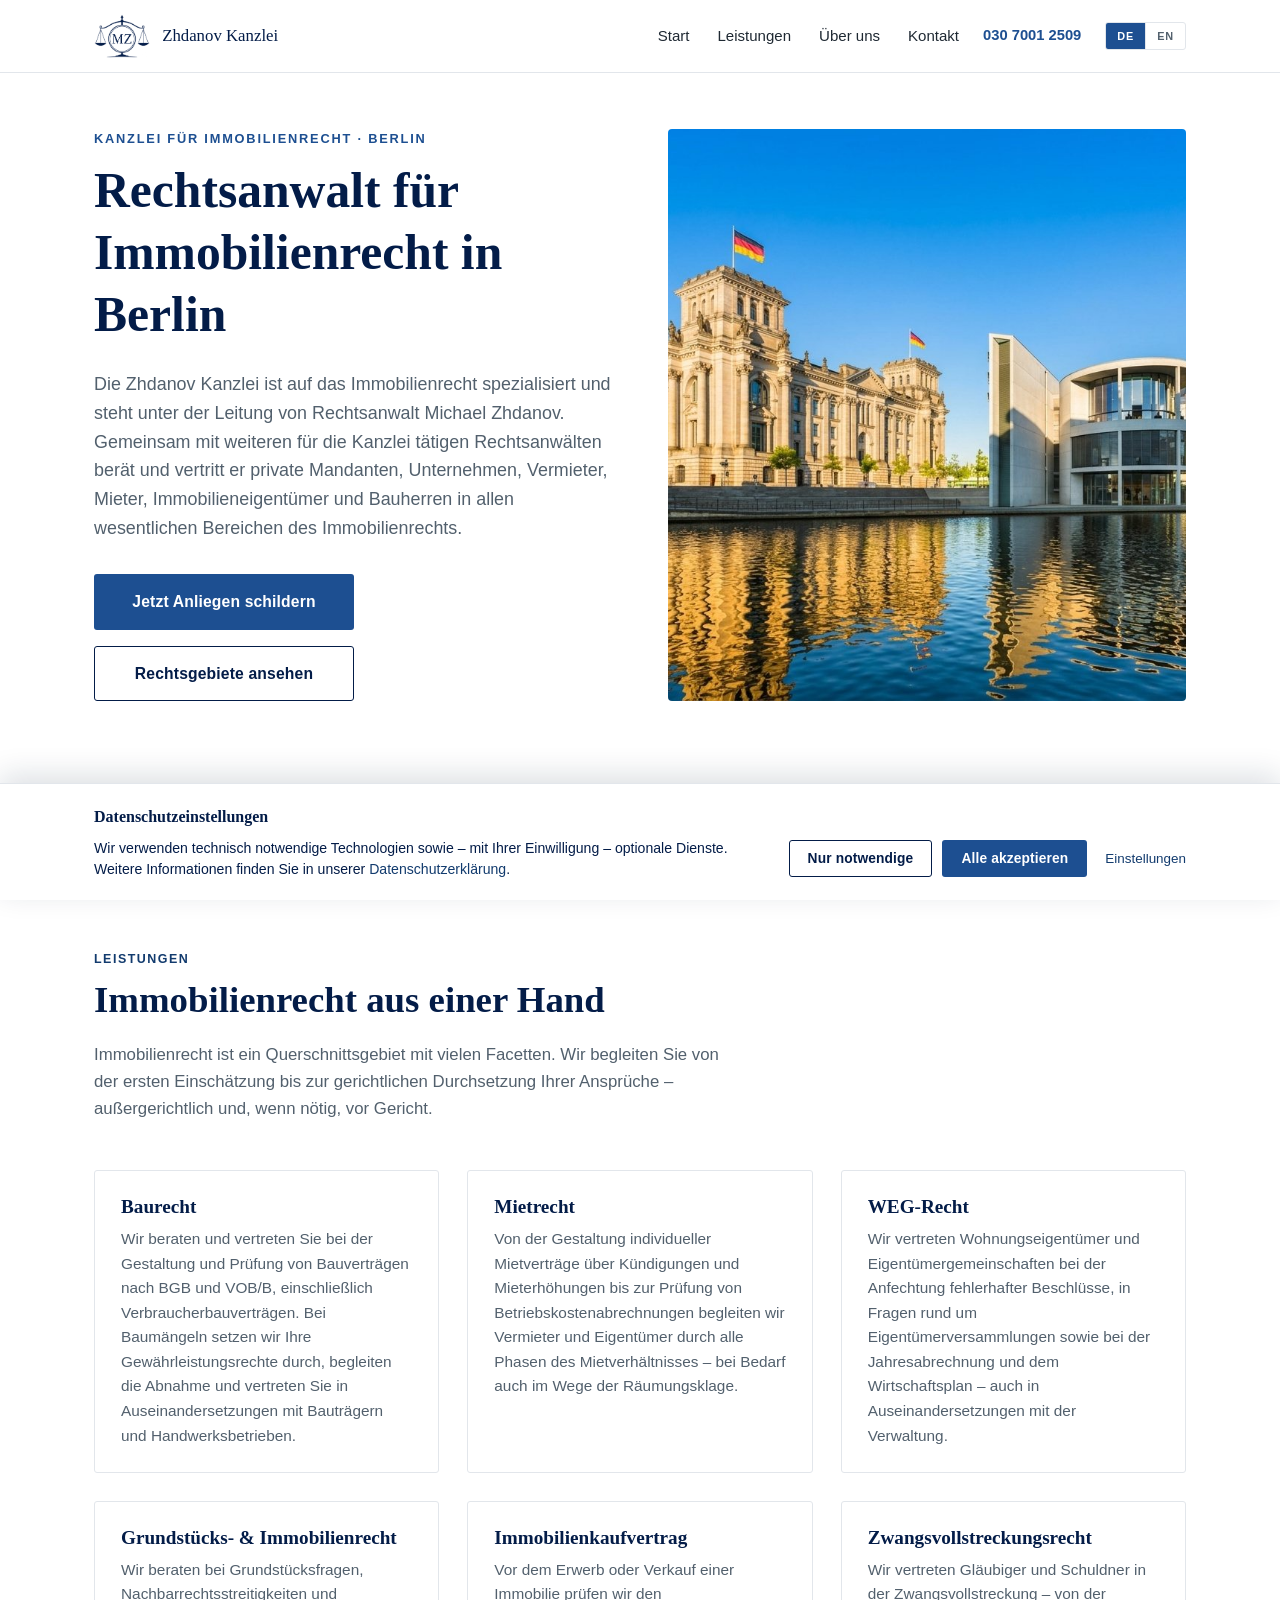
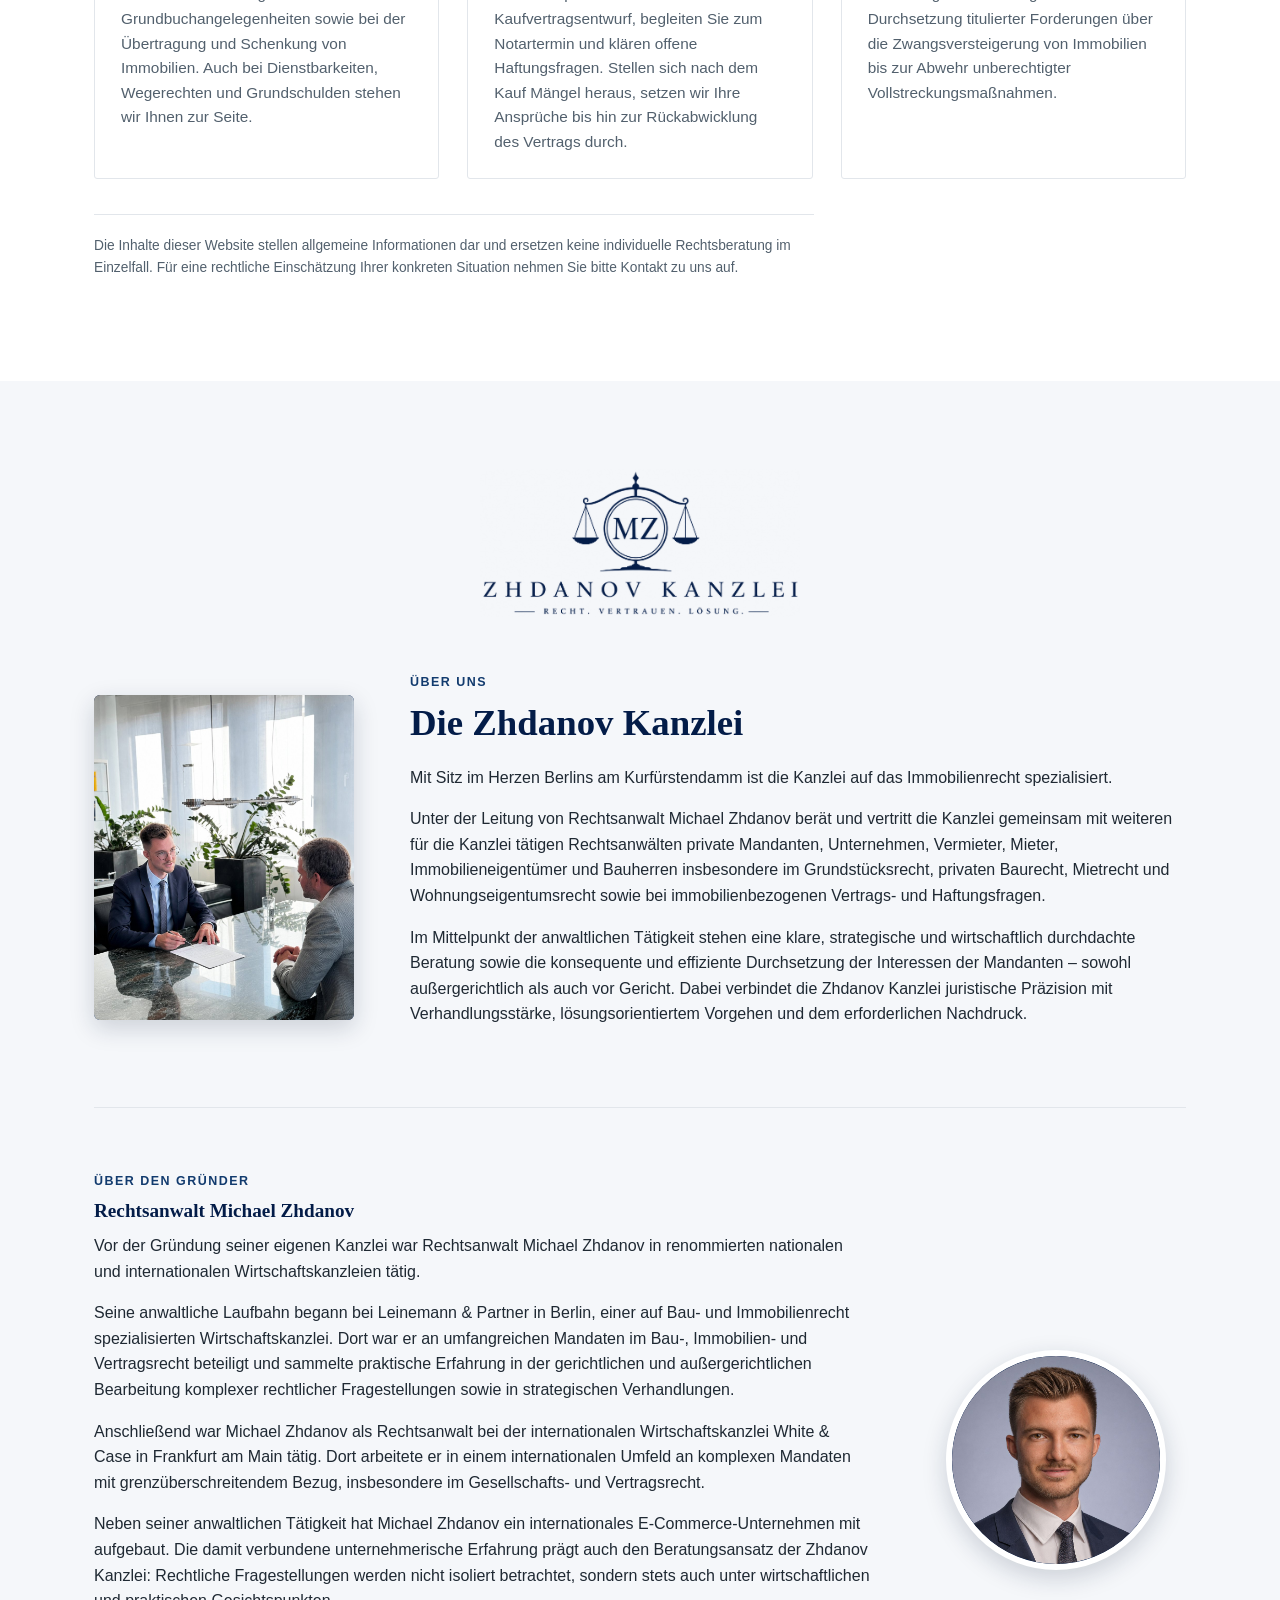
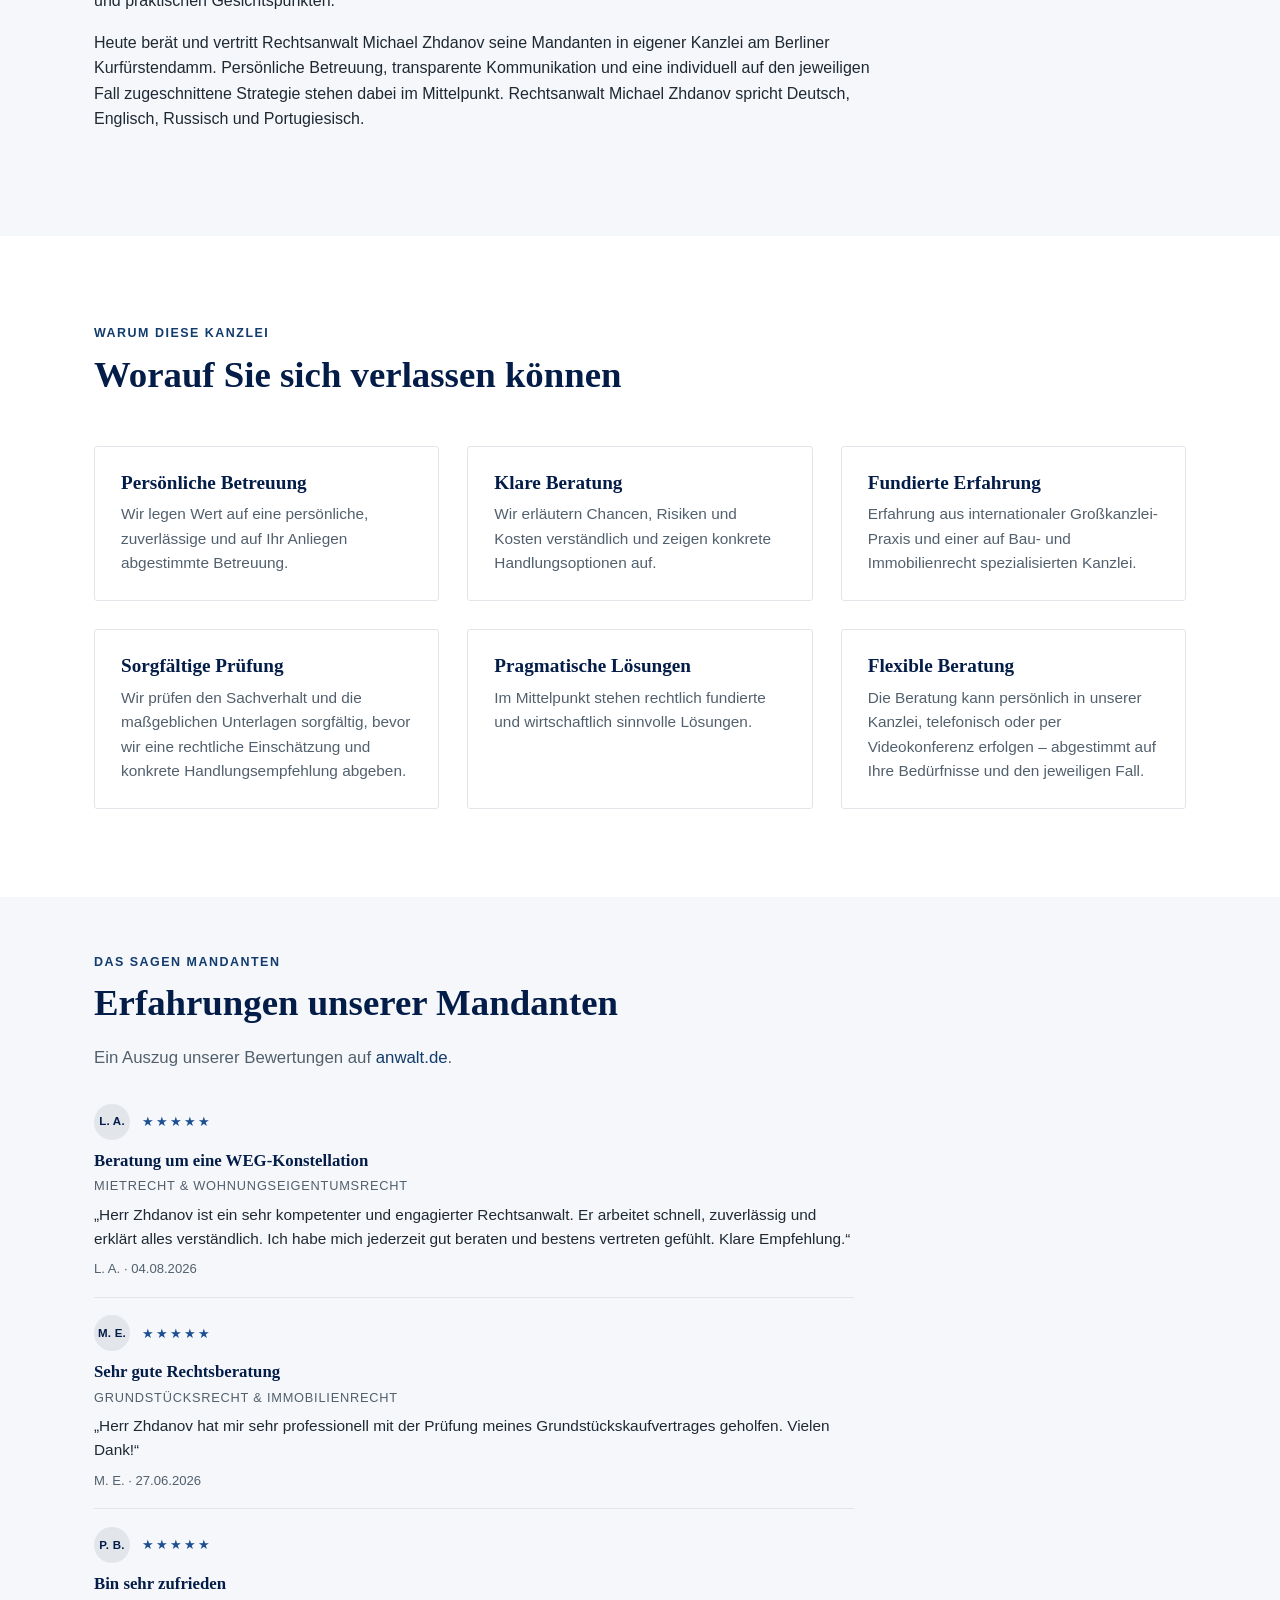
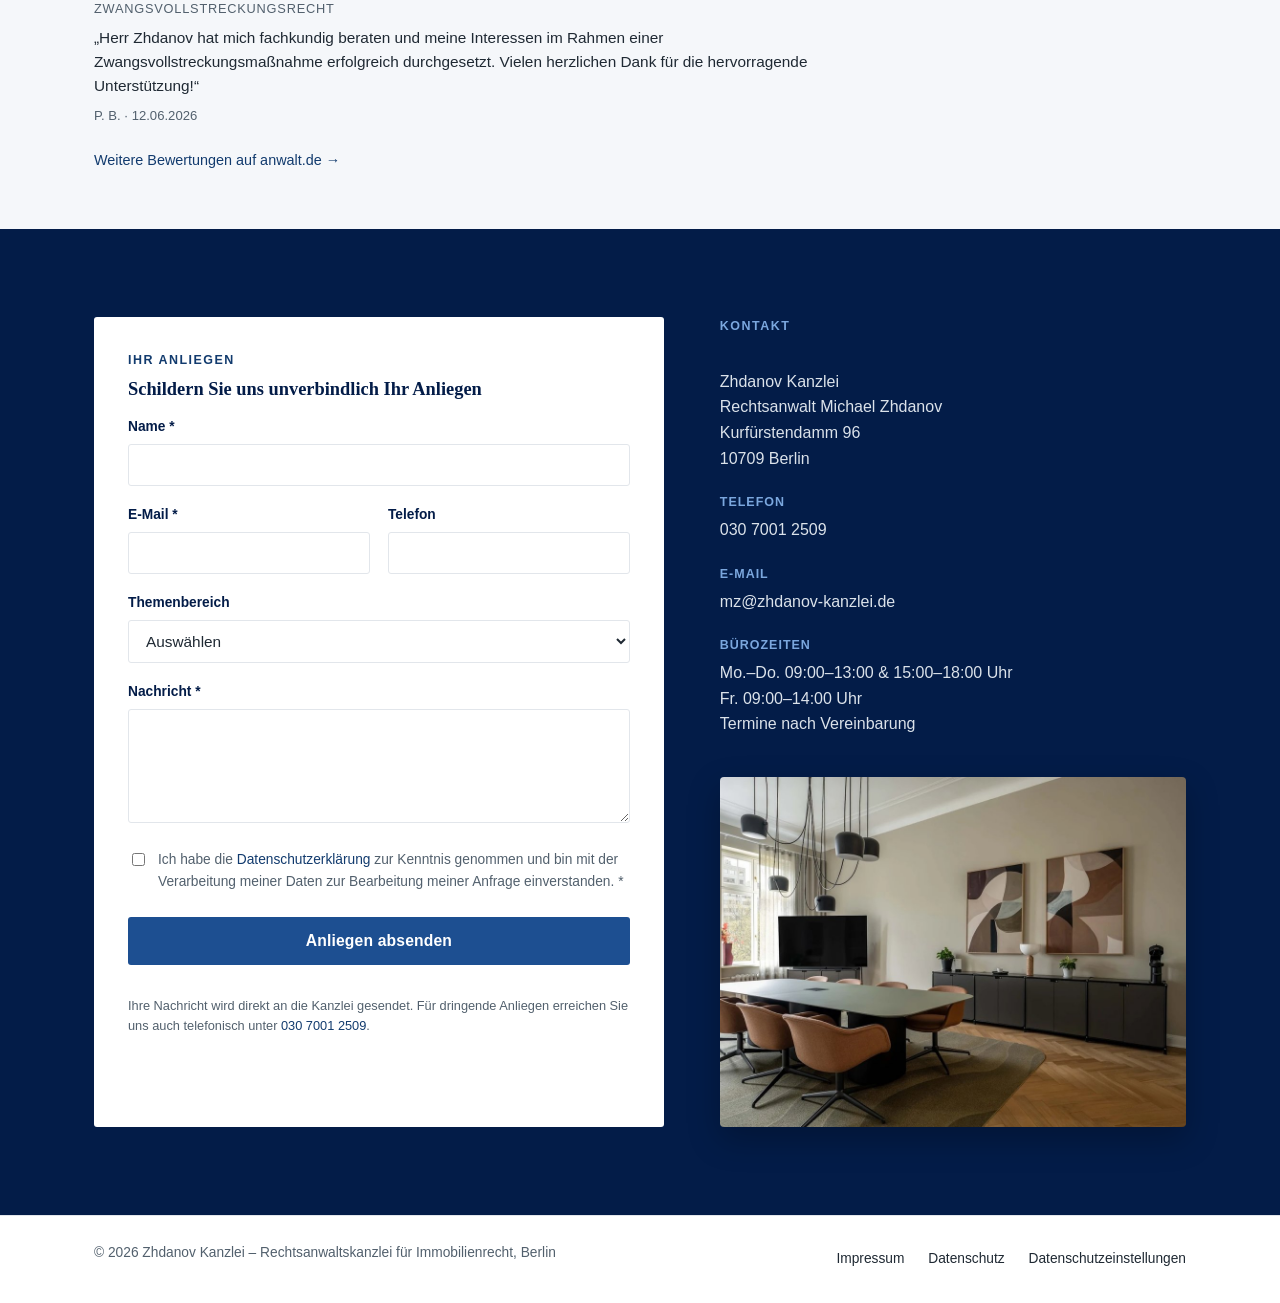
==== commit 8de3a053: "Merge main" ====
--- a/index.html
+++ b/index.html
@@ -236,7 +236,8 @@
             Heute berät und vertritt Rechtsanwalt Michael Zhdanov seine Mandanten in
             eigener Kanzlei am Berliner Kurfürstendamm. Persönliche Betreuung,
             transparente Kommunikation und eine individuell auf den jeweiligen Fall
-            zugeschnittene Strategie stehen dabei im Mittelpunkt.
+            zugeschnittene Strategie stehen dabei im Mittelpunkt. Rechtsanwalt Michael
+            Zhdanov spricht Deutsch, Englisch, Russisch und Portugiesisch.
           </p>
         </div>
       </div>
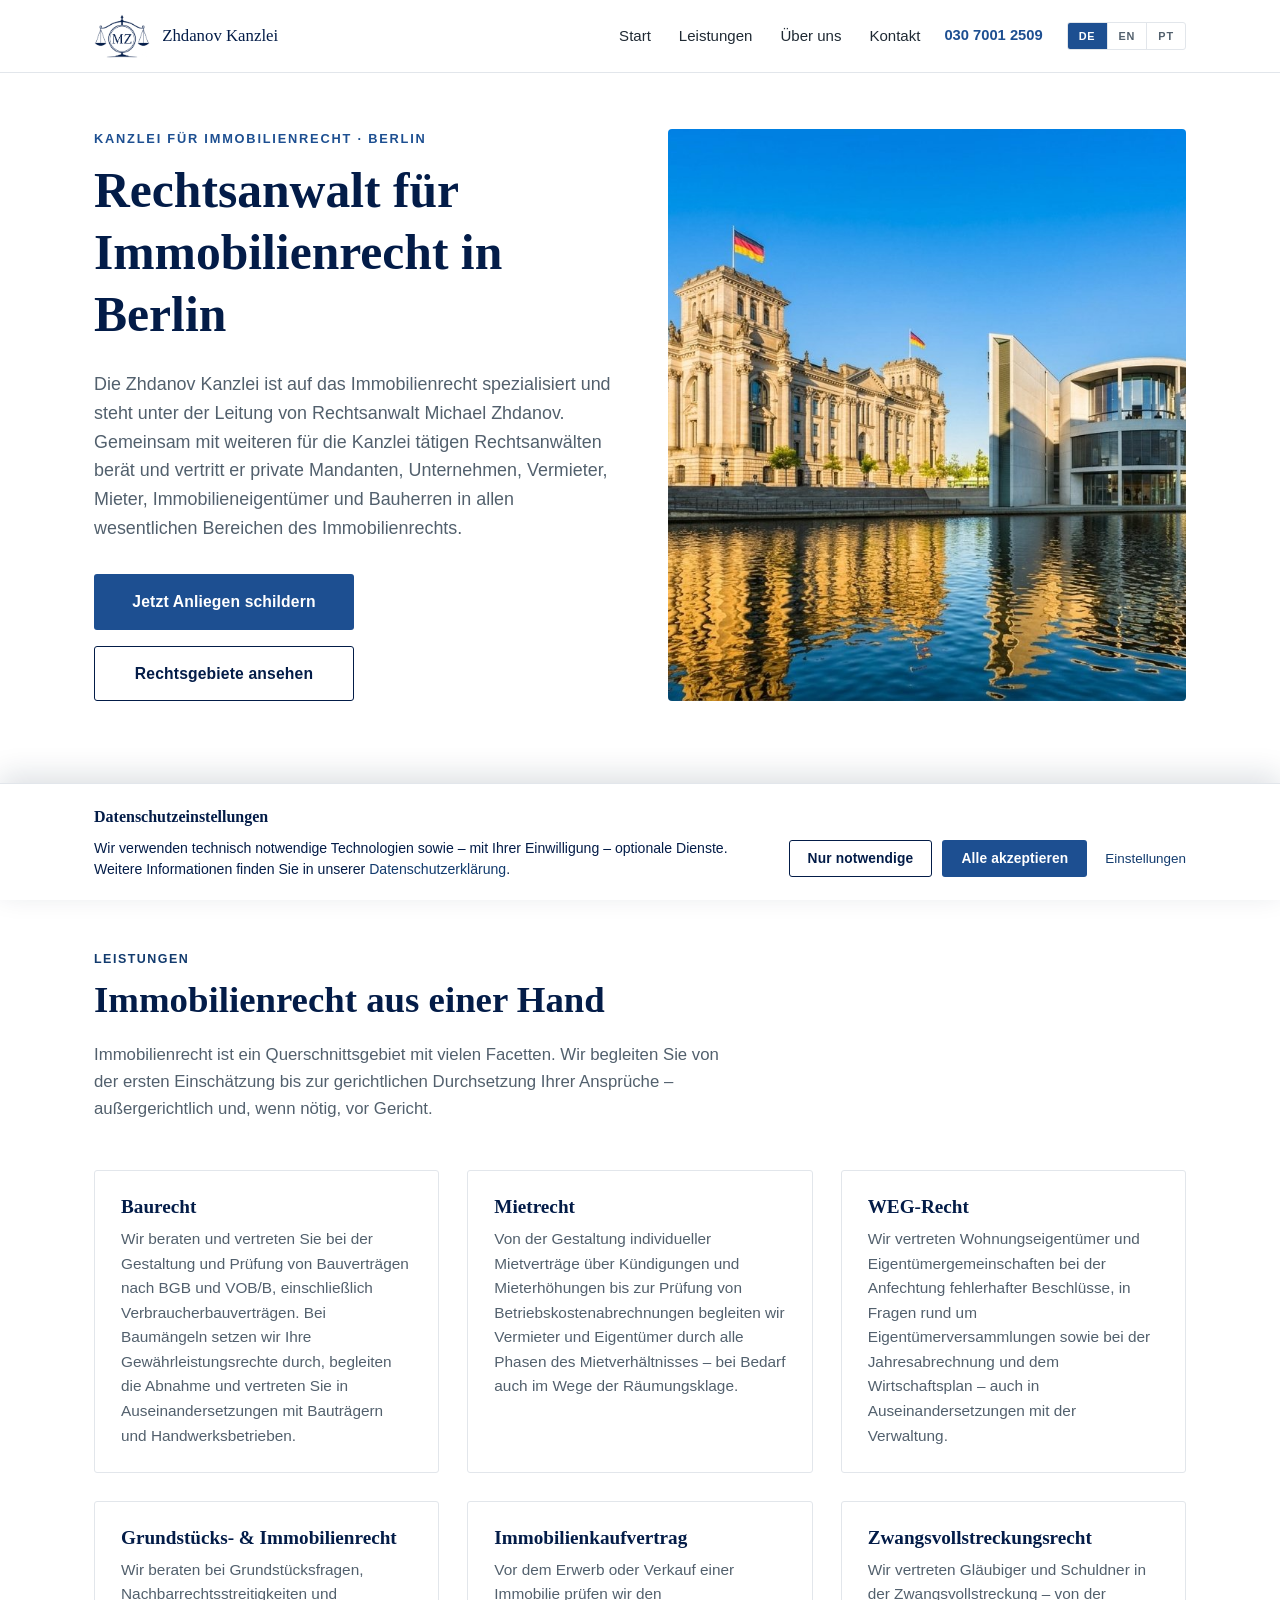
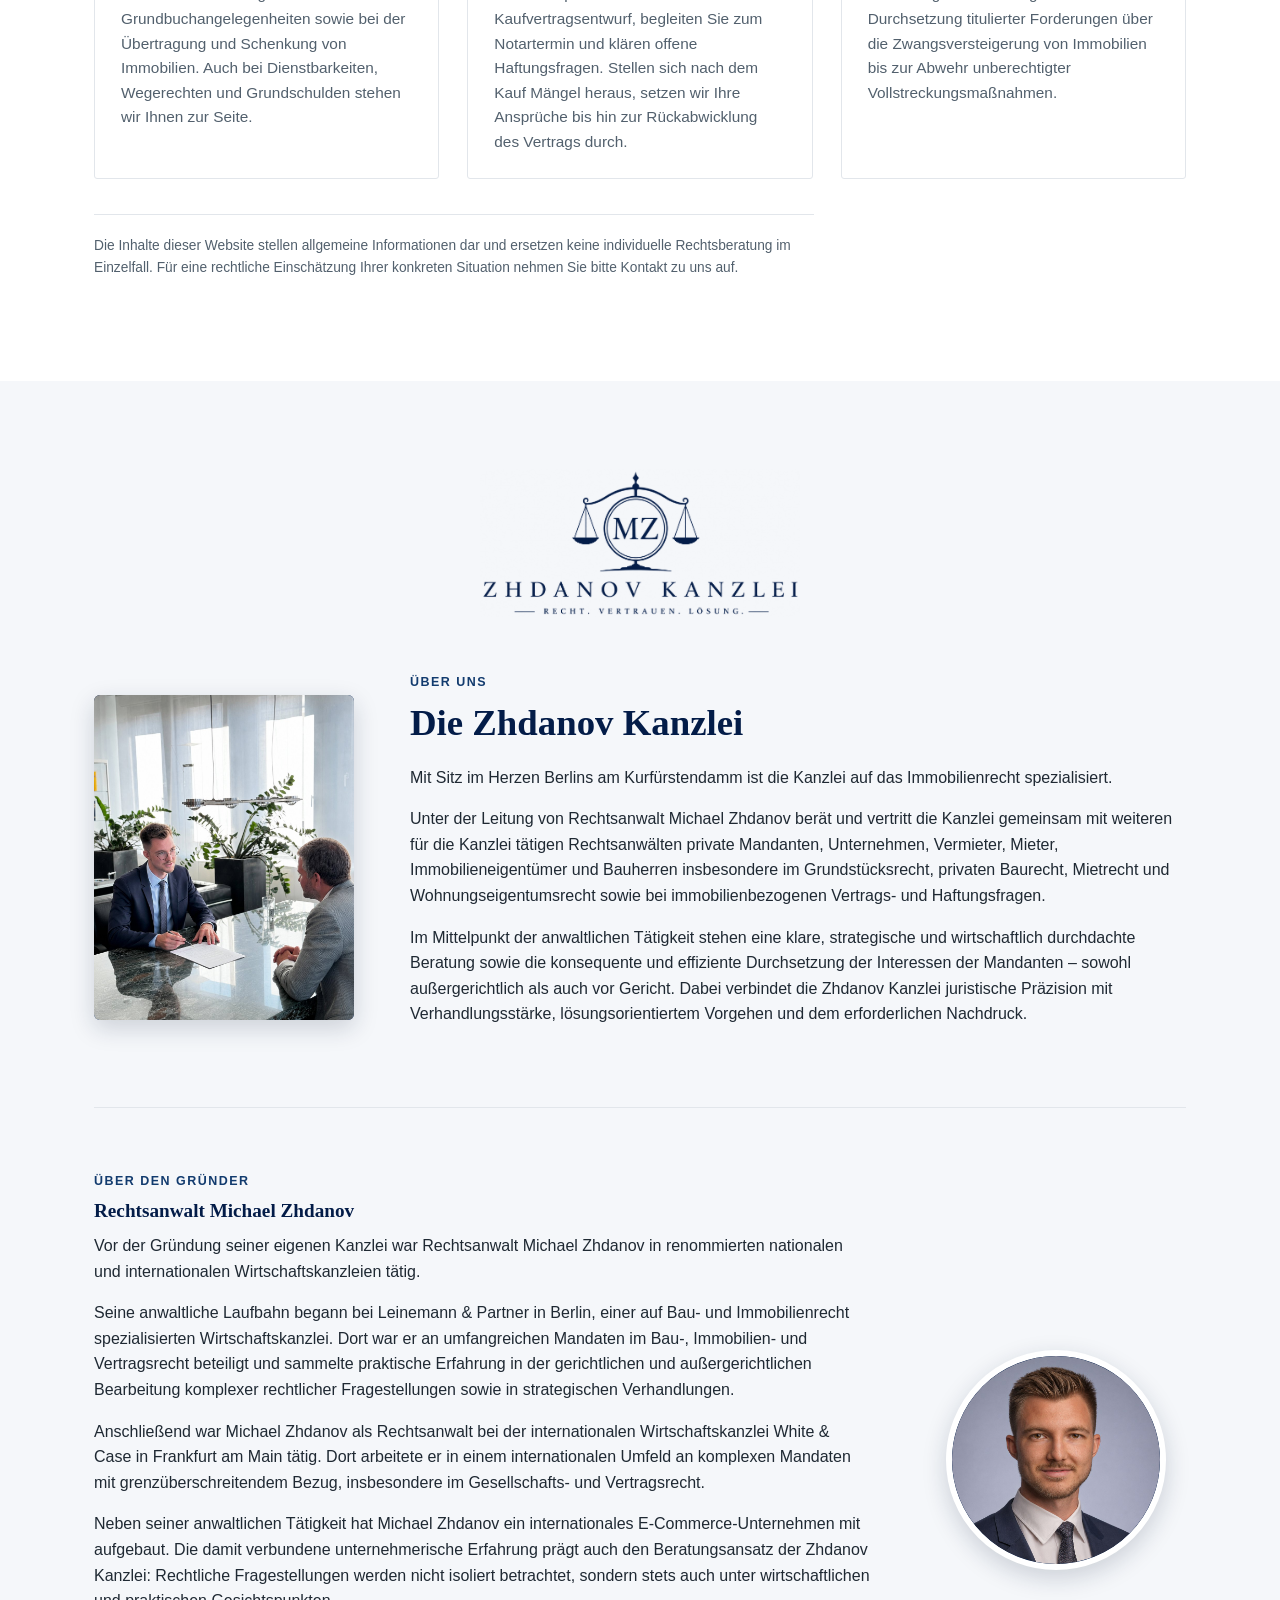
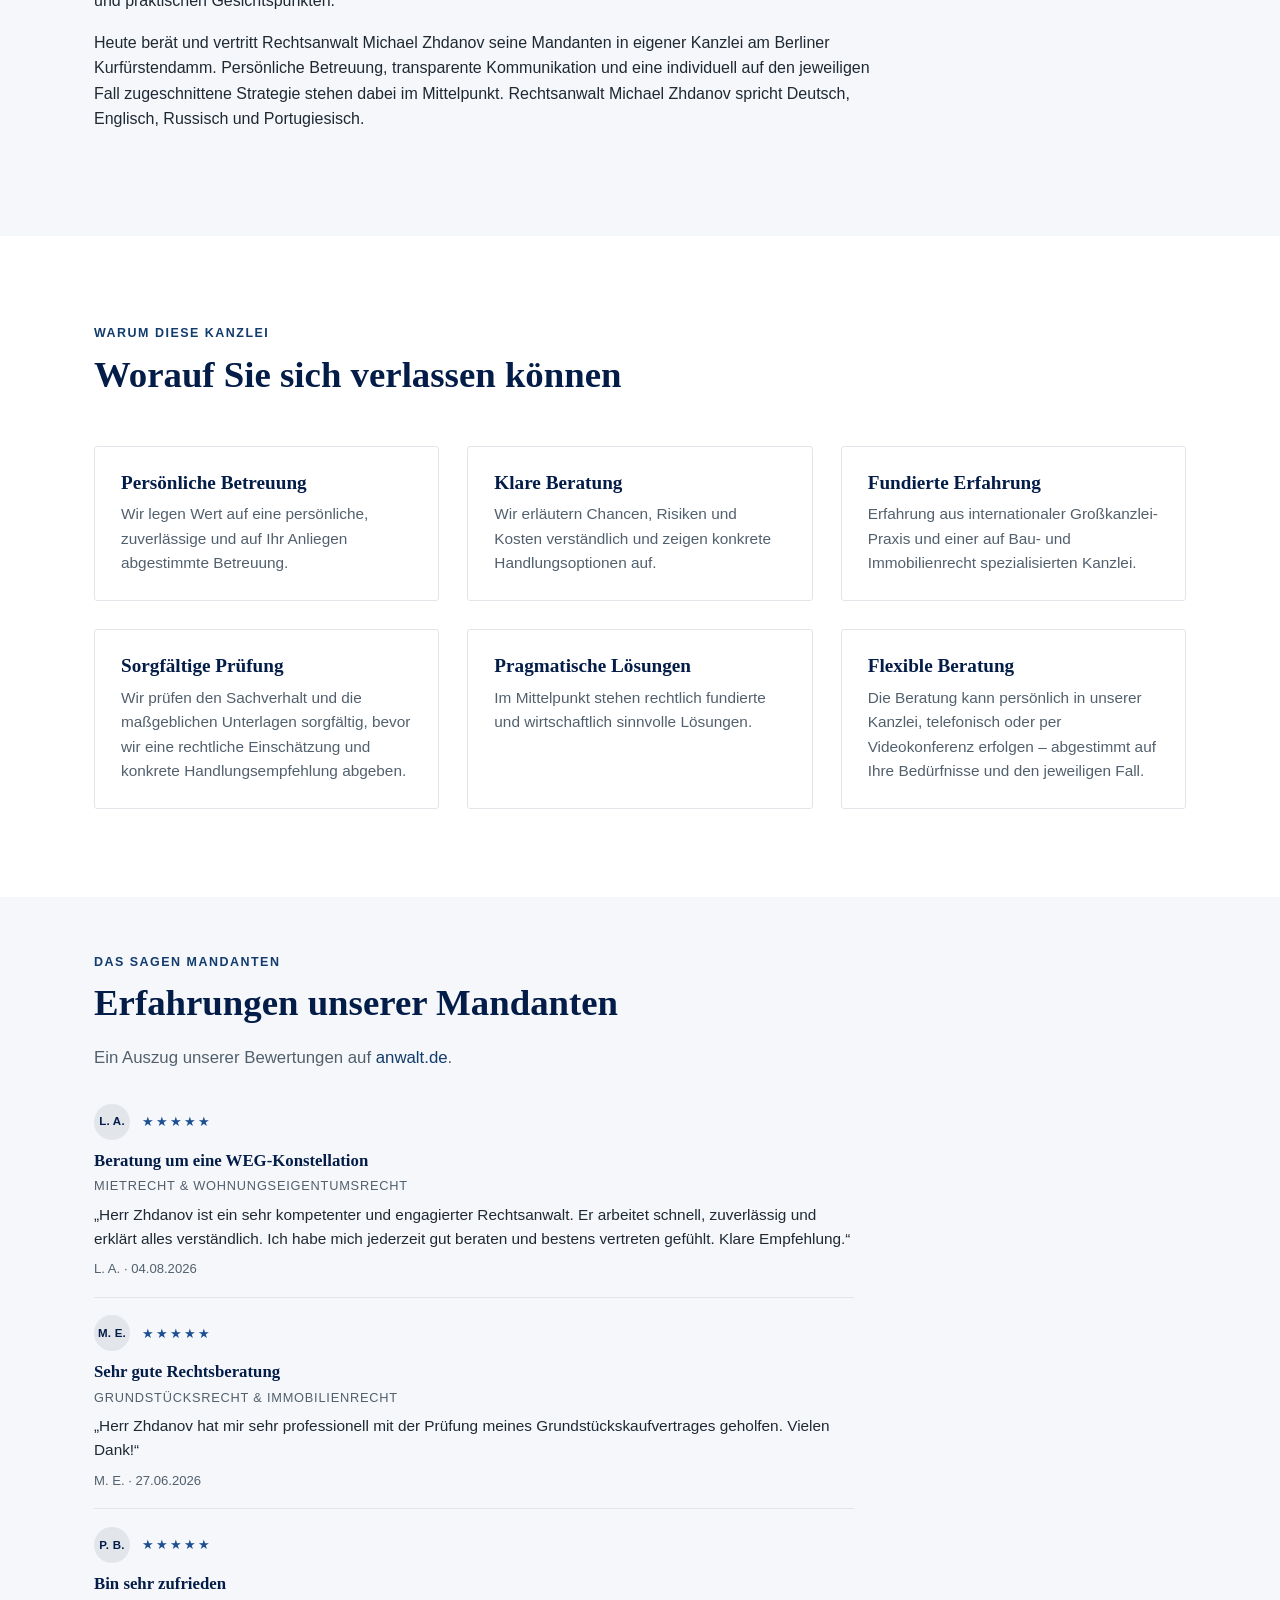
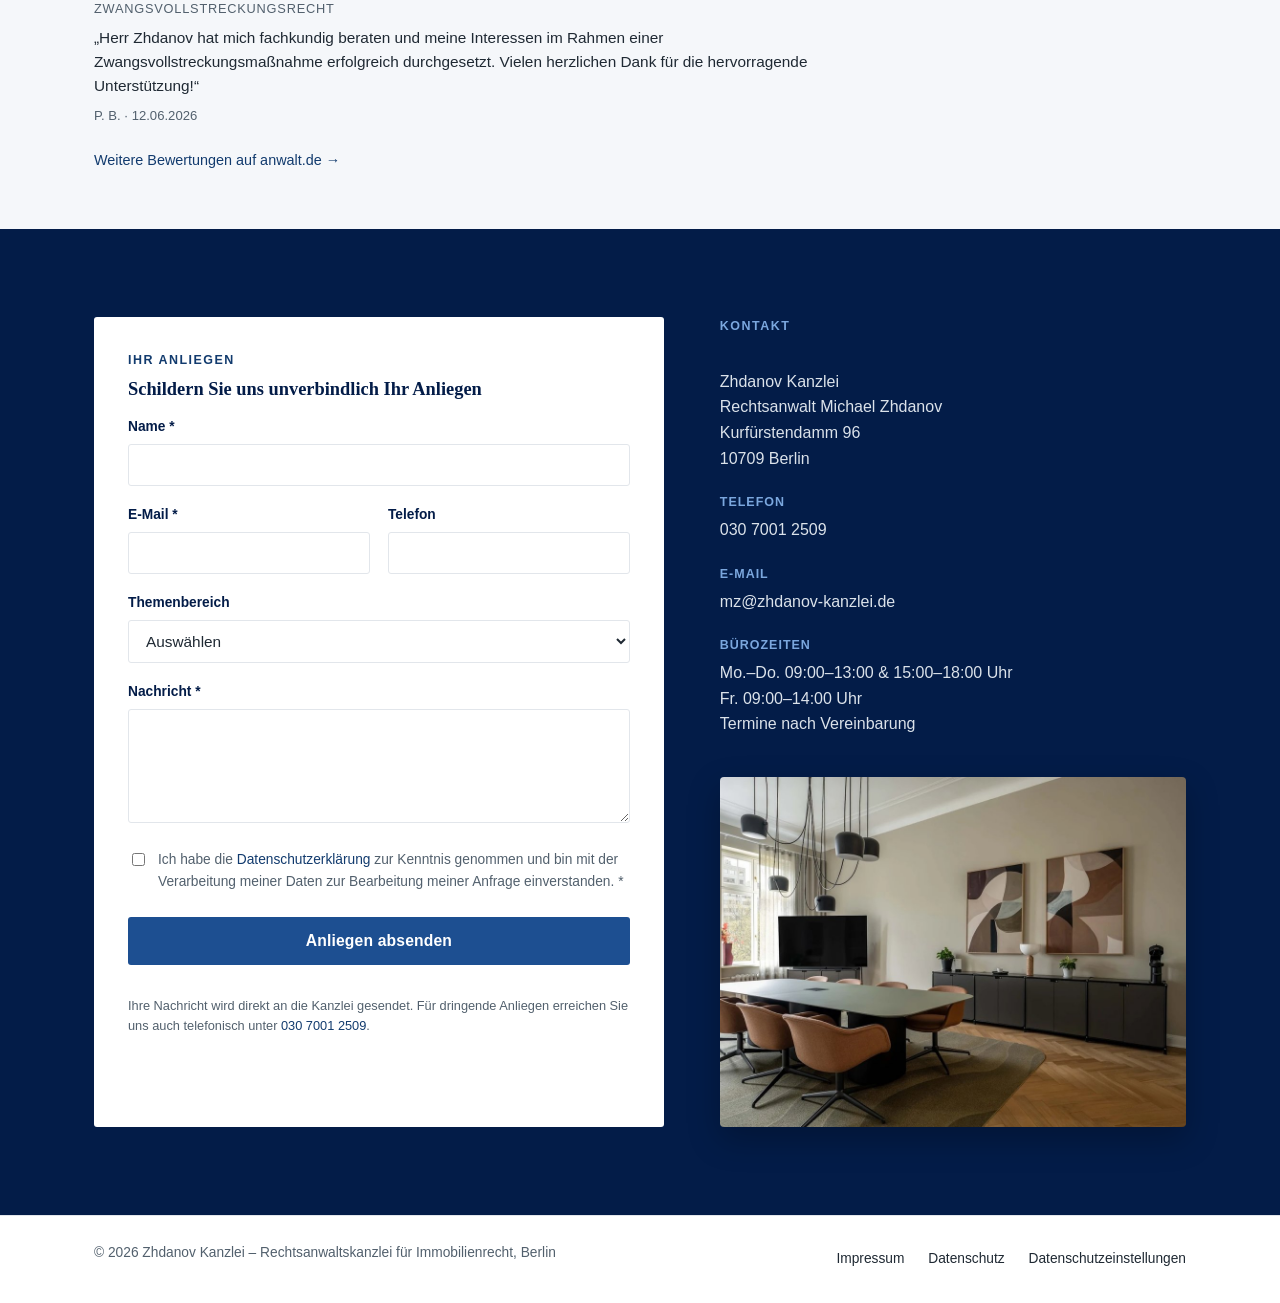
==== commit a8573c61: "Add Portuguese language switch" ====
--- a/index.html
+++ b/index.html
@@ -37,6 +37,7 @@
     <div class="lang-switch" data-lang-switch role="group" aria-label="Sprache / Language" data-translate-ignore>
       <button type="button" class="lang-switch__option is-active" data-lang="de" lang="de" title="Deutsch" aria-pressed="true">DE</button>
       <button type="button" class="lang-switch__option" data-lang="en" lang="en" title="English" aria-pressed="false">EN</button>
+      <button type="button" class="lang-switch__option" data-lang="pt" lang="pt" title="Português" aria-pressed="false">PT</button>
     </div>
     <button class="nav-toggle" id="nav-toggle" aria-label="Menü öffnen" aria-expanded="false" aria-controls="main-nav">
       <span></span><span></span><span></span>
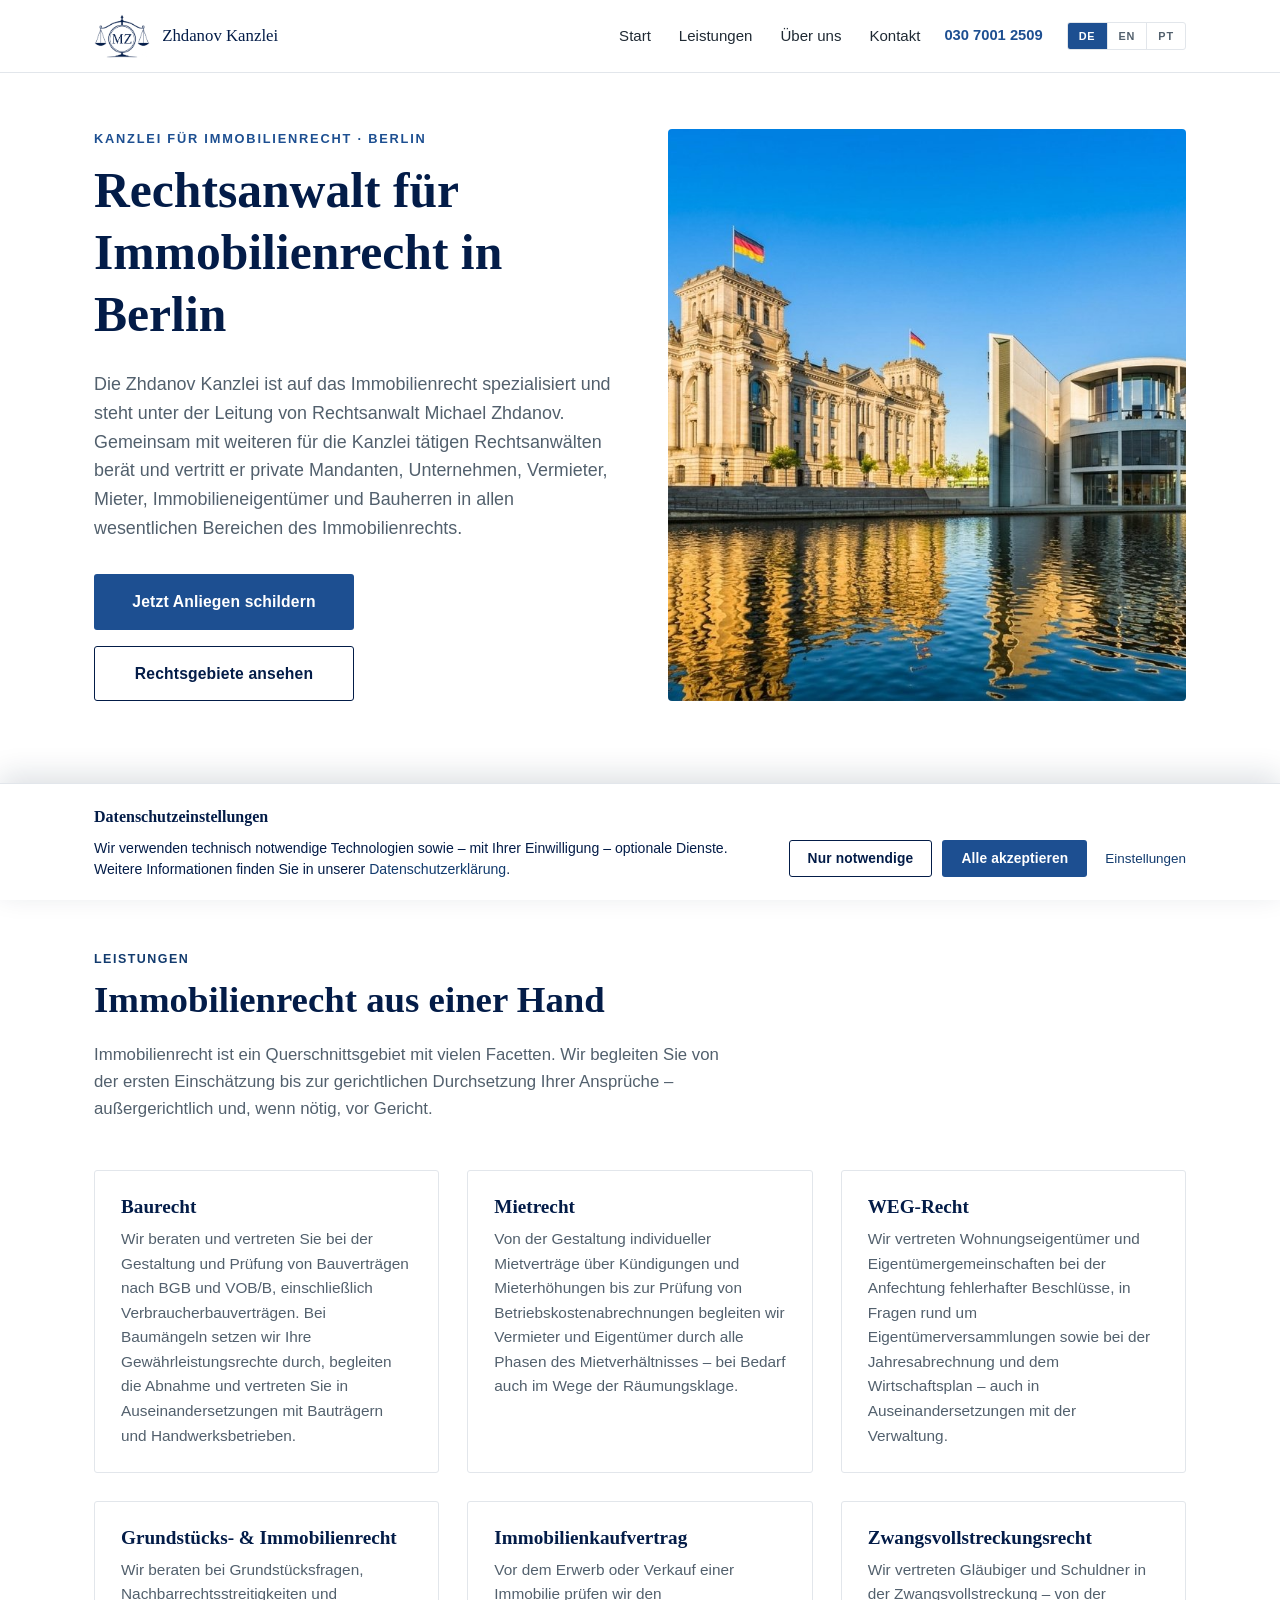
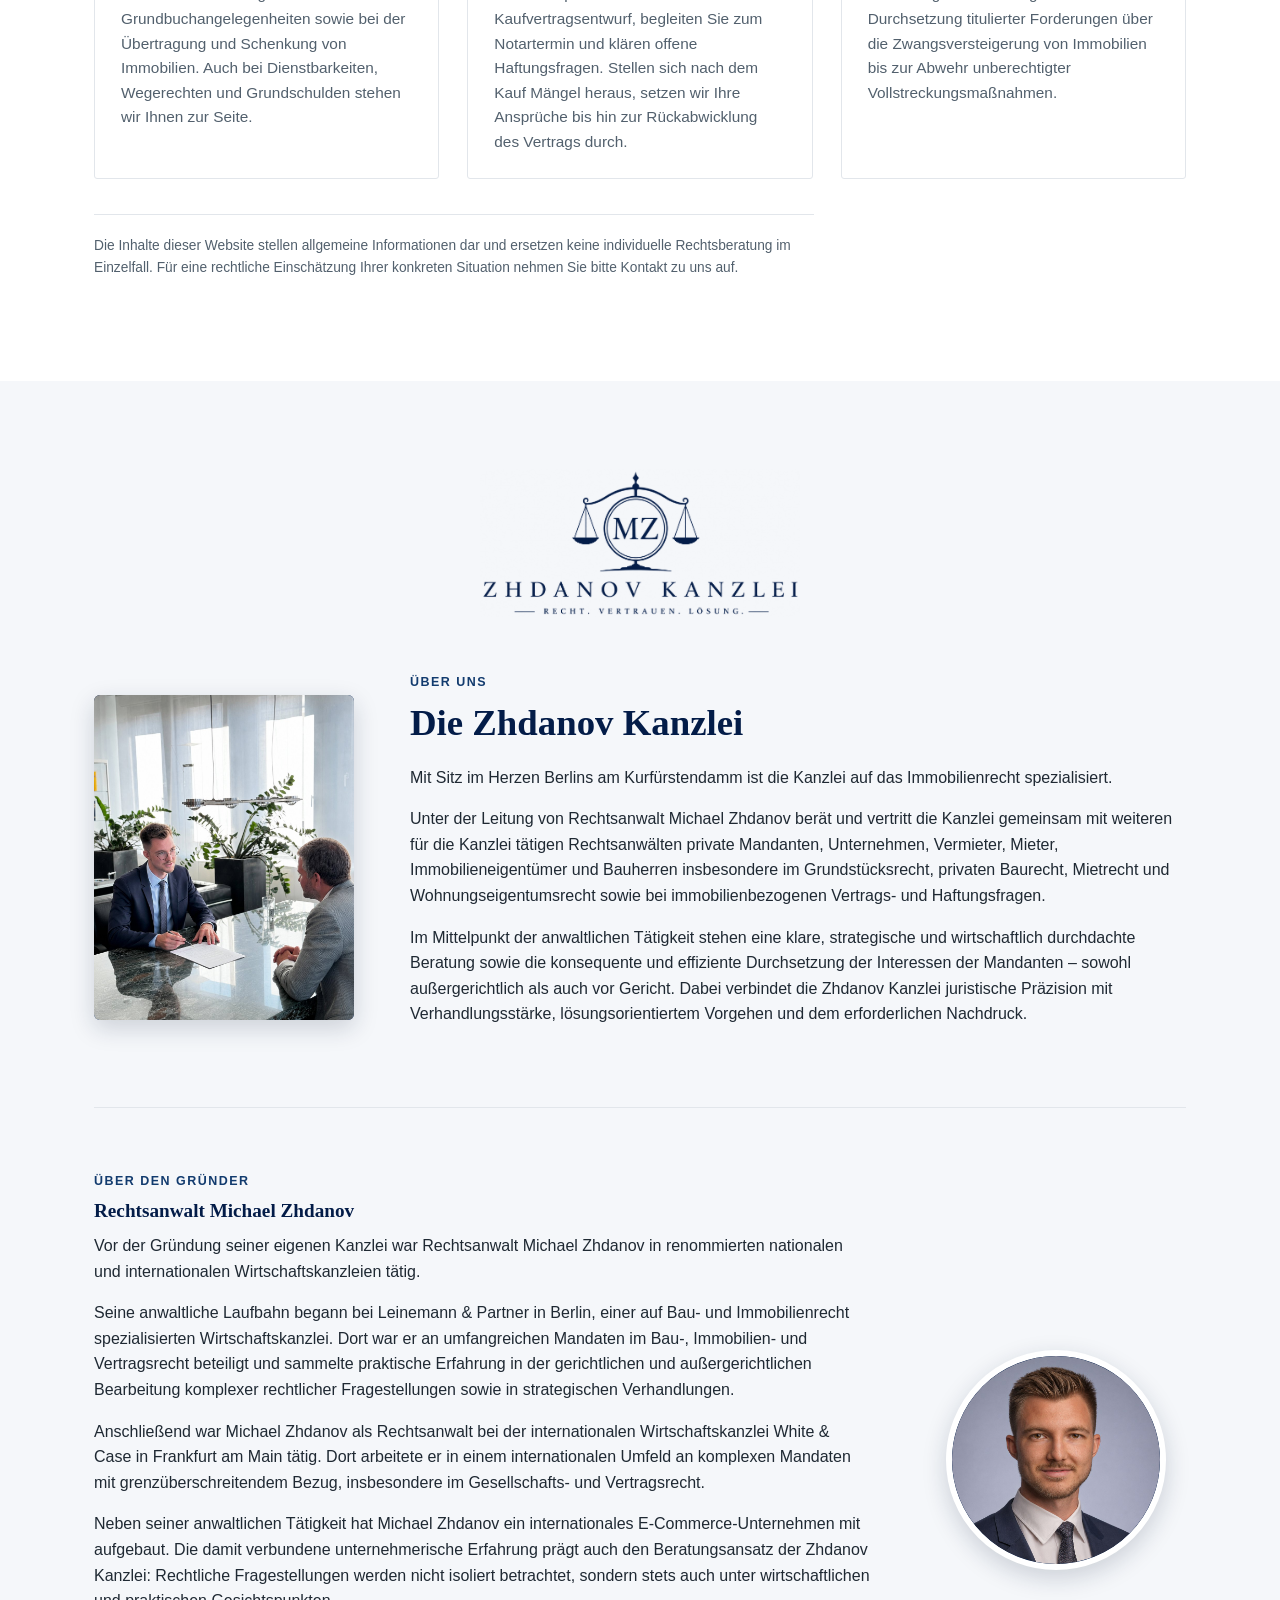
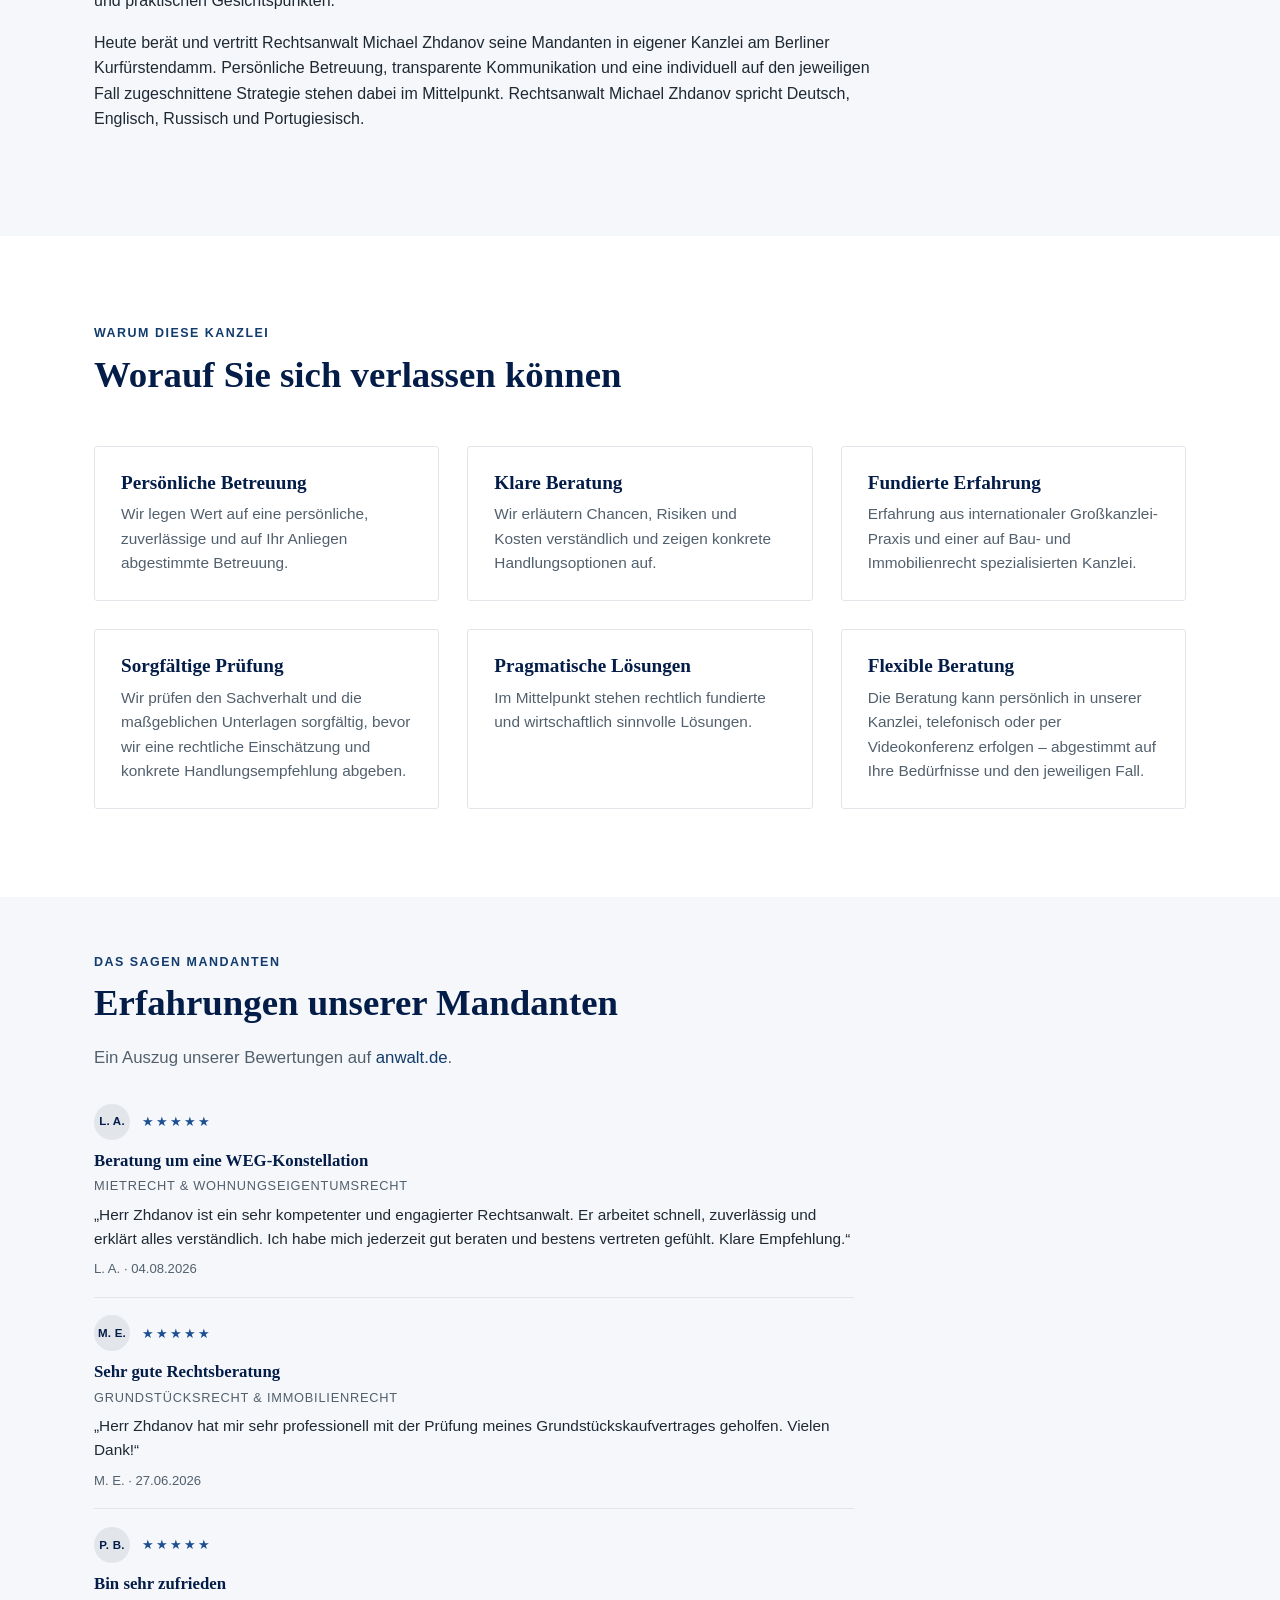
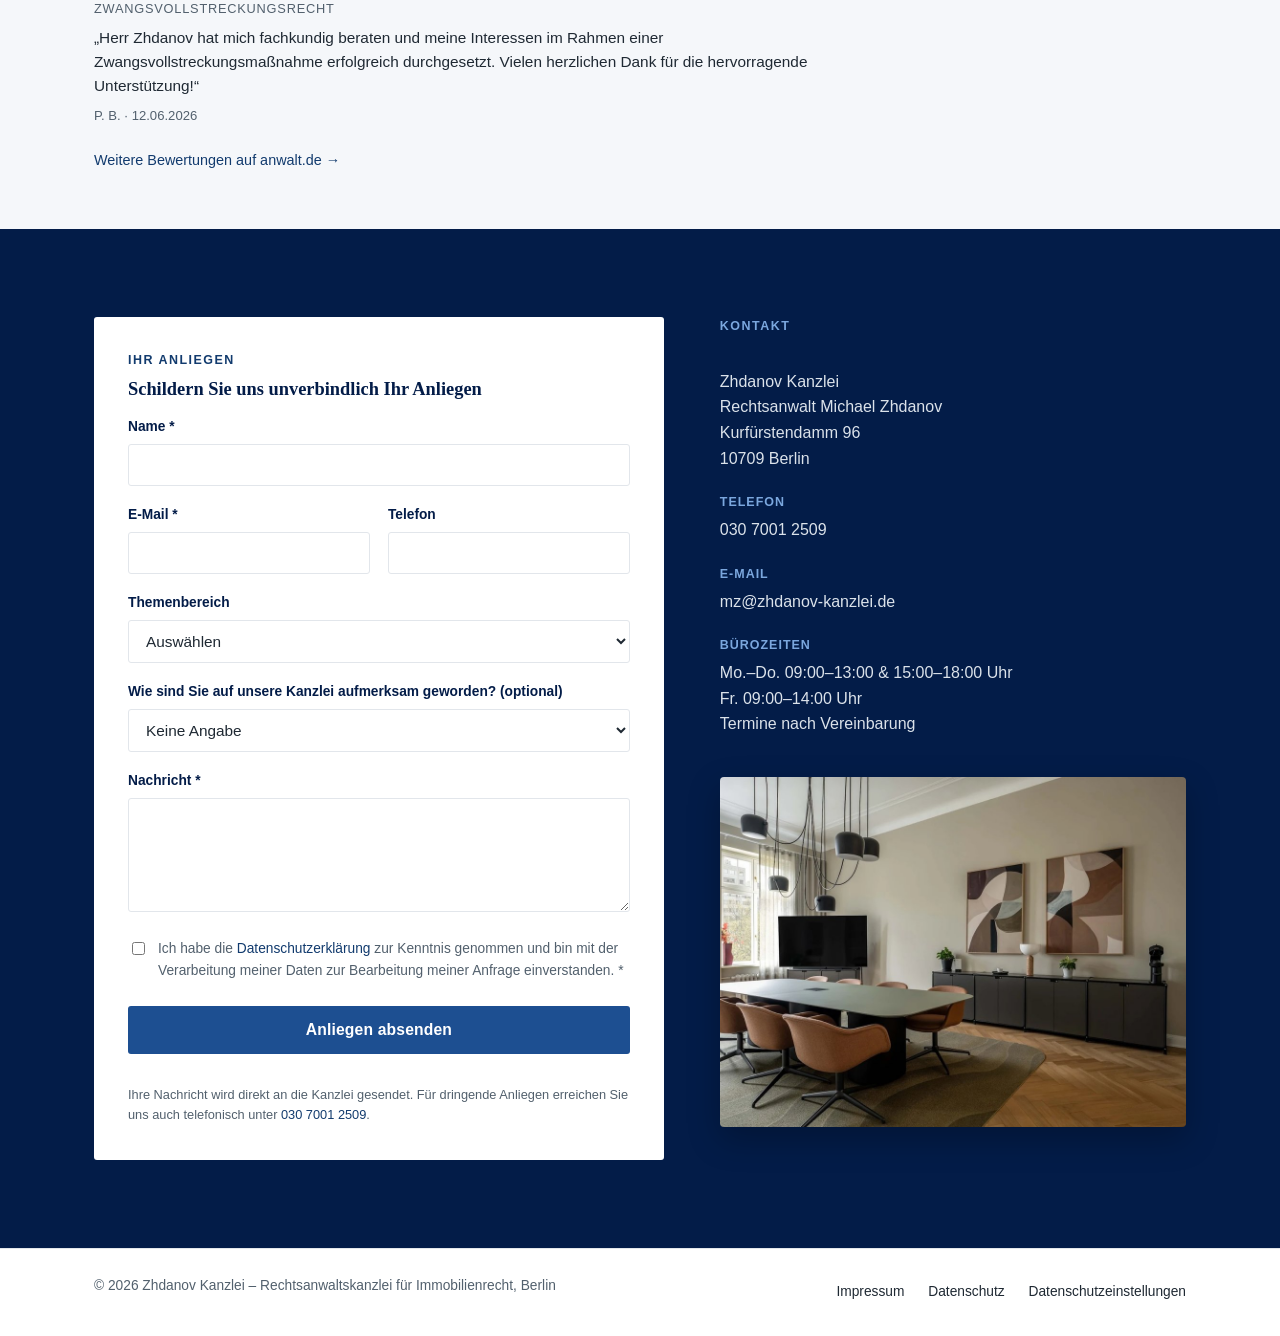
==== commit fa77f537: "Add optional "how did you find us" dropdown to the contact form New select#quelle, placed between Th" ====
--- a/index.html
+++ b/index.html
@@ -374,6 +374,19 @@
             <option value="Immobilienkaufvertrag">Immobilienkaufvertrag</option>
             <option value="Zwangsvollstreckungsrecht">Zwangsvollstreckungsrecht</option>
             <option value="Sonstiges">Sonstiges</option>
+          </select>
+        </div>
+        <div class="form-row">
+          <label for="quelle">Wie sind Sie auf unsere Kanzlei aufmerksam geworden? (optional)</label>
+          <select id="quelle" name="quelle">
+            <option value="Google Maps">Google Maps</option>
+            <option value="anwalt.de">anwalt.de</option>
+            <option value="Empfehlung">Empfehlung</option>
+            <option value="LinkedIn">LinkedIn</option>
+            <option value="Andere Website oder Online-Plattform">Andere Website oder Online-Plattform</option>
+            <option value="Ich war bereits Mandant/in">Ich war bereits Mandant/in</option>
+            <option value="Sonstiges">Sonstiges</option>
+            <option value="Keine Angabe" selected>Keine Angabe</option>
           </select>
         </div>
         <div class="form-row">
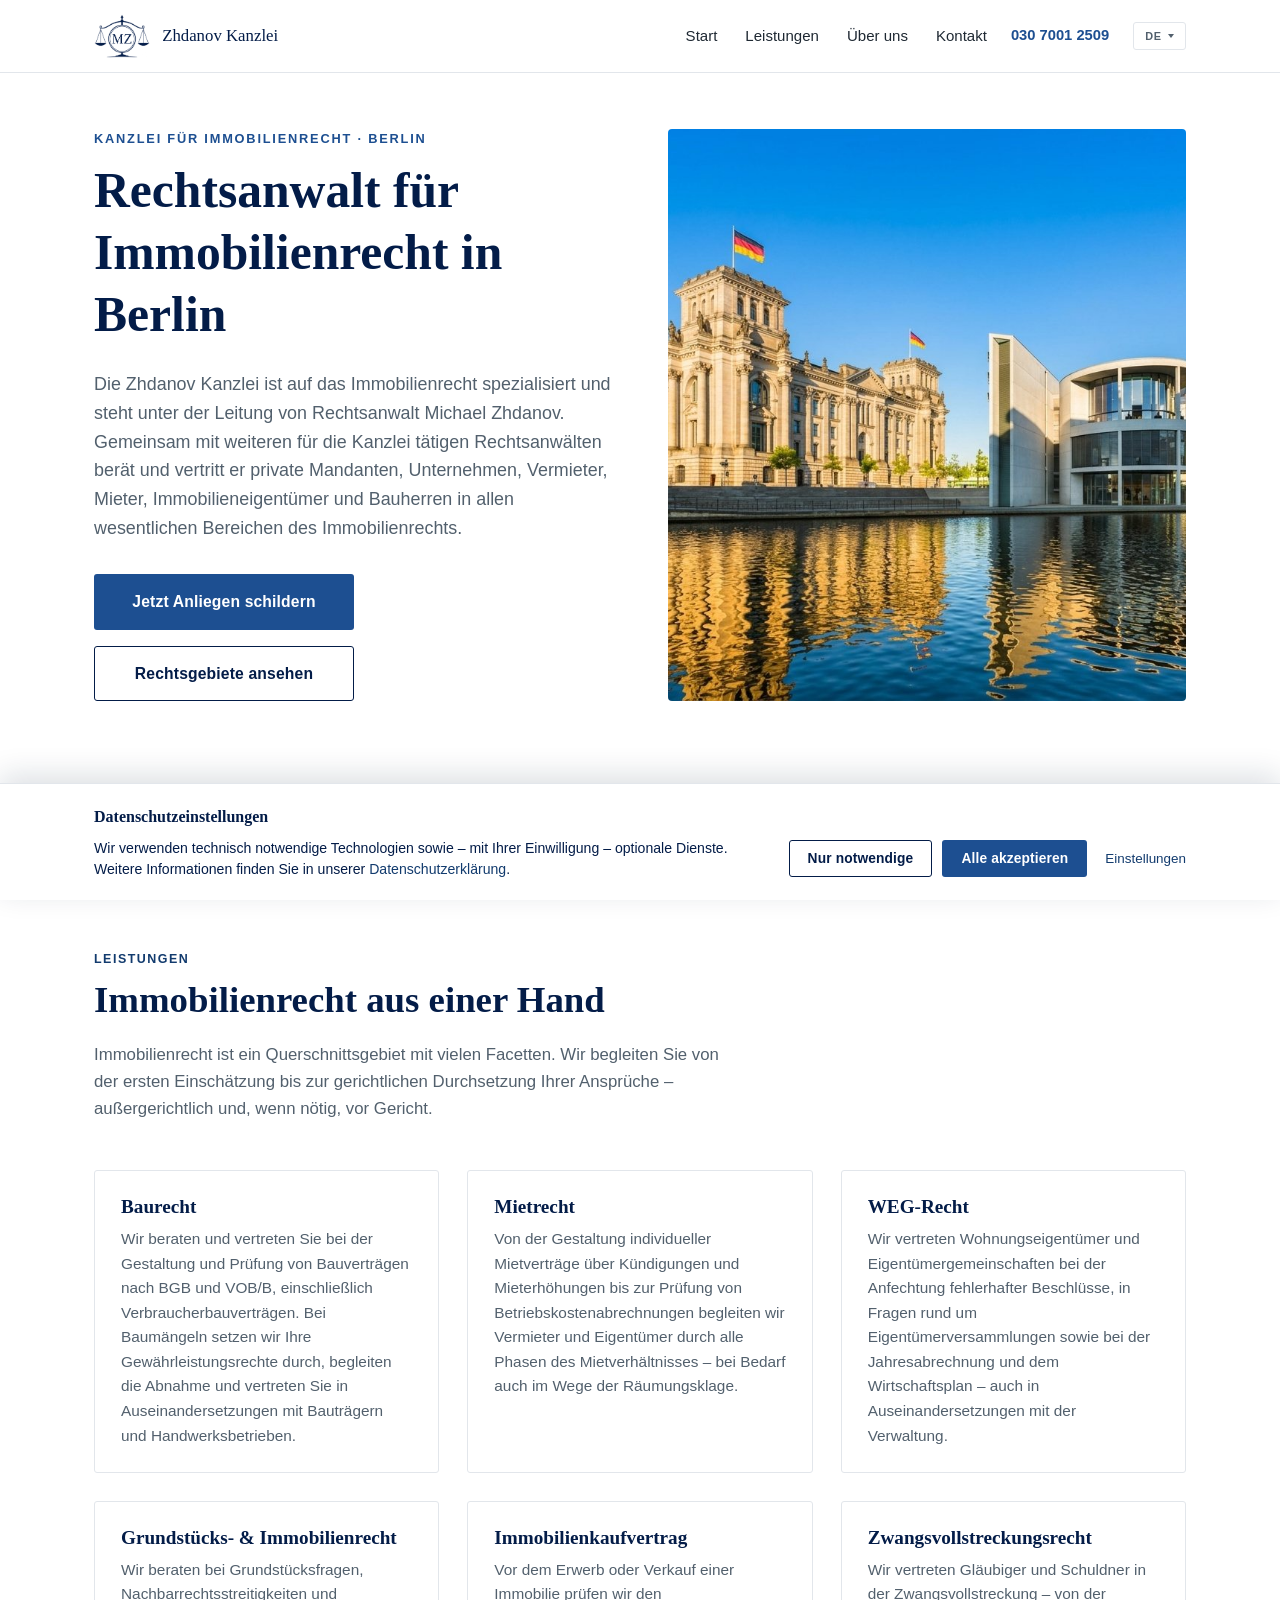
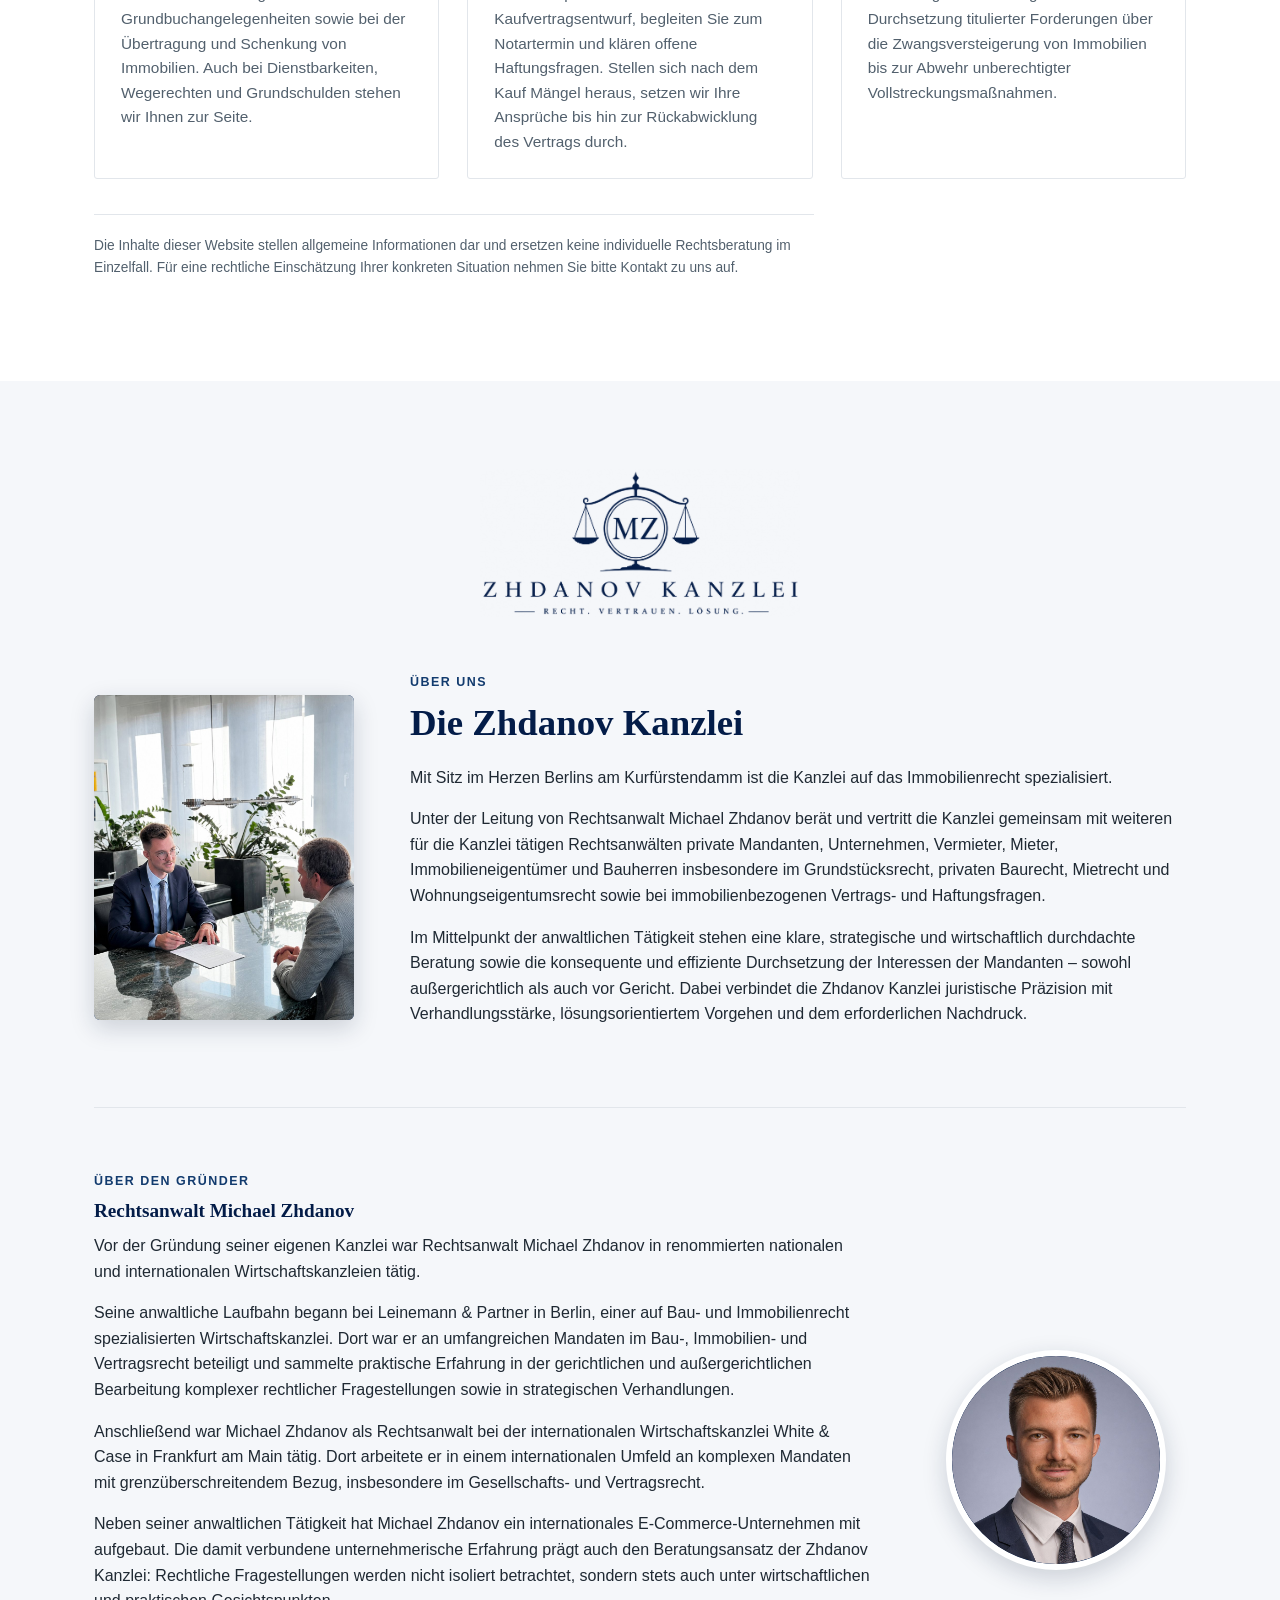
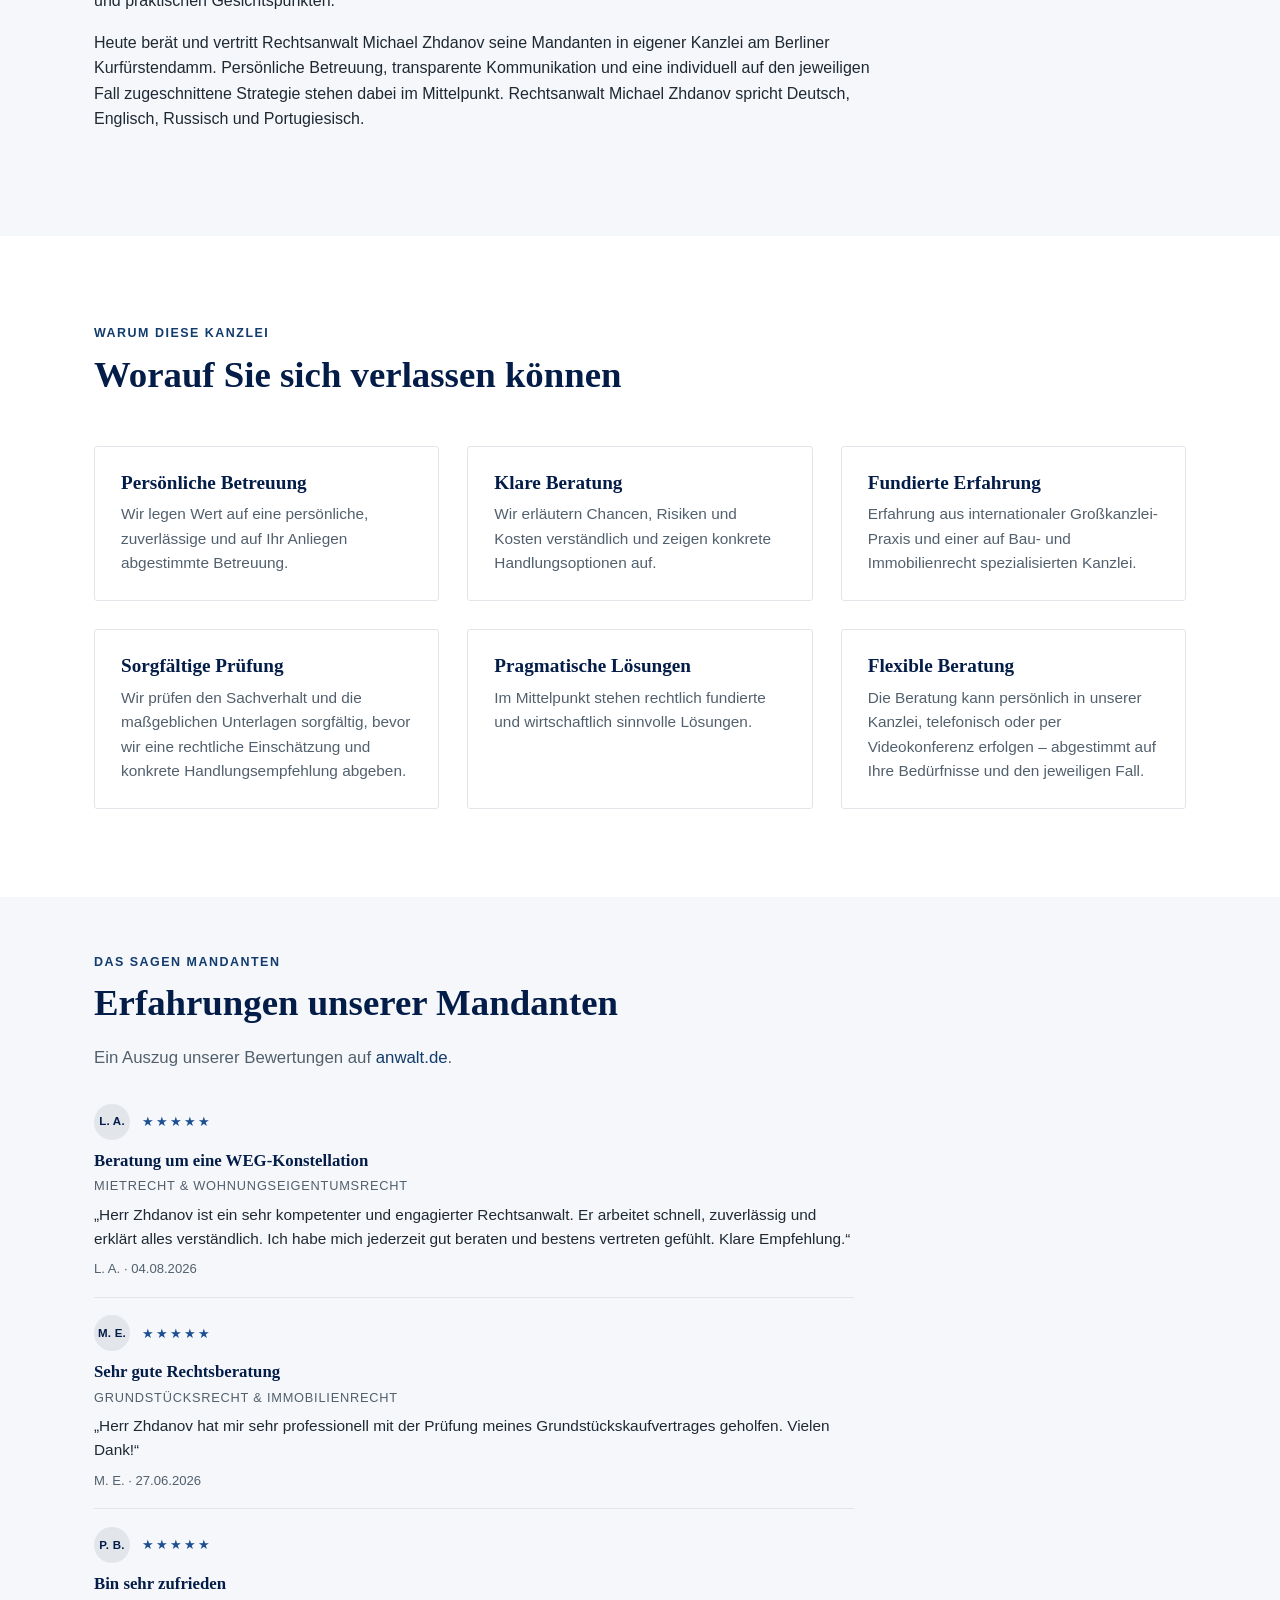
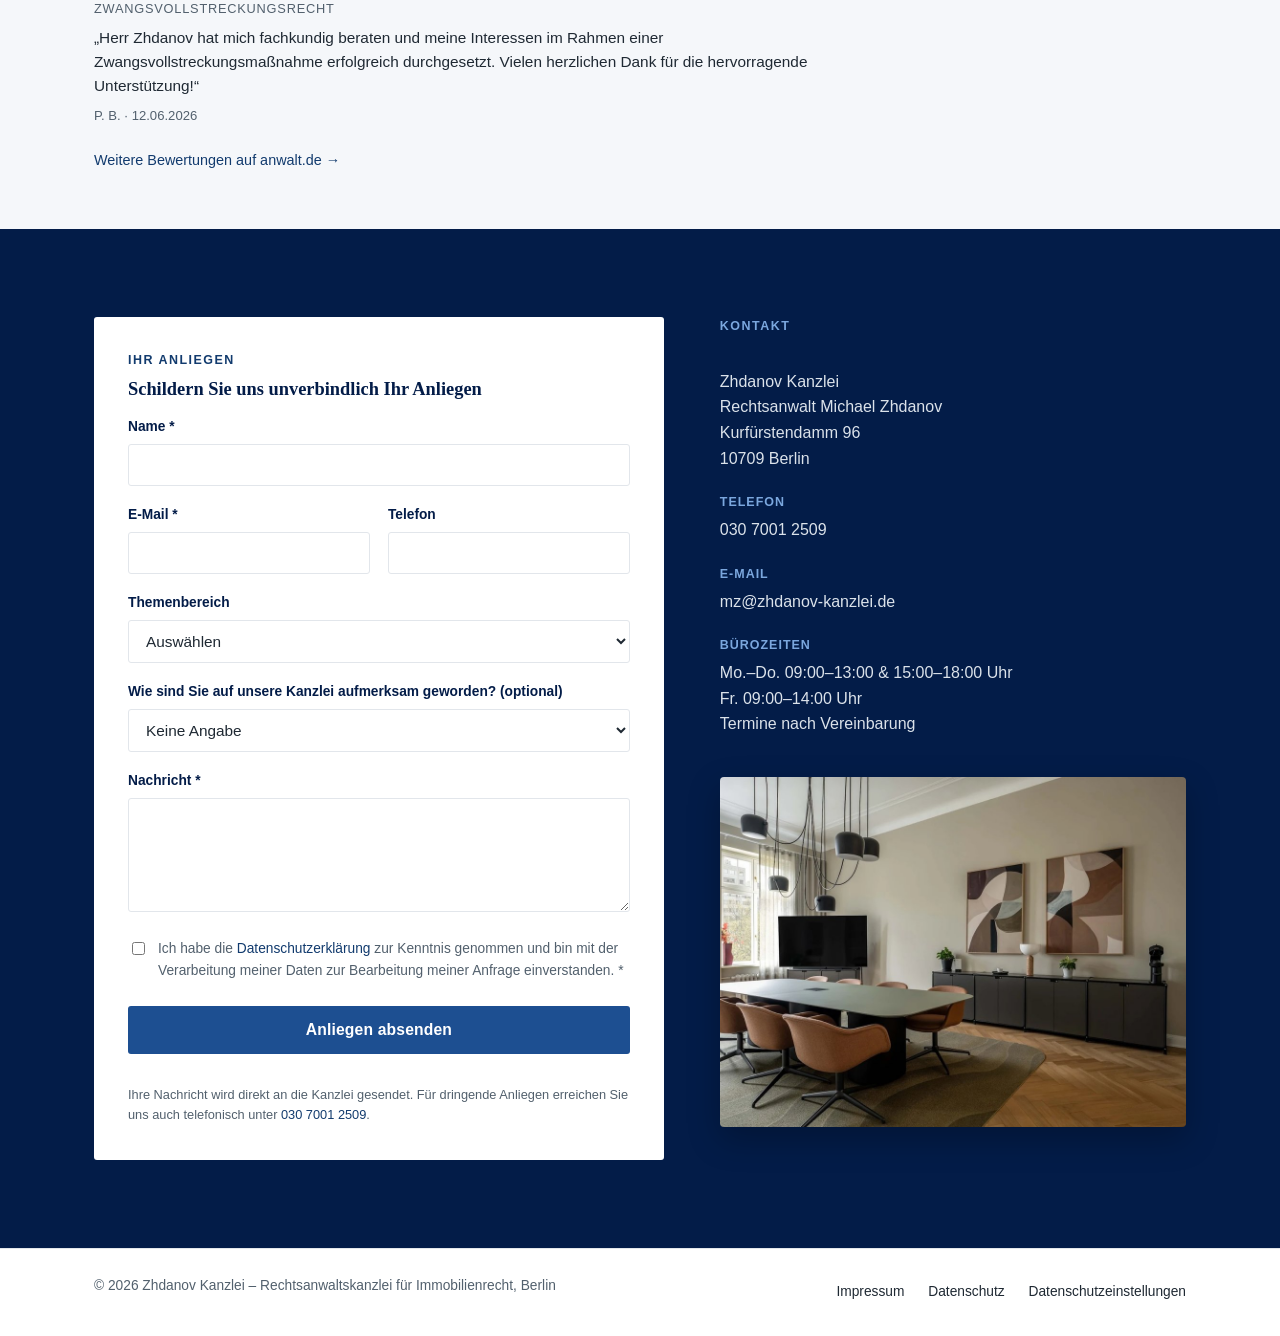
==== commit 1a91d23b: "Keep no identifier on the visitor's device, and say what the translation does Two things were true a" ====
--- a/index.html
+++ b/index.html
@@ -8,15 +8,25 @@
 <link rel="icon" type="image/png" sizes="32x32" href="img/favicon-32.png">
 <link rel="icon" type="image/png" sizes="16x16" href="img/favicon-16.png">
 <link rel="apple-touch-icon" sizes="180x180" href="img/favicon-180.png">
-<link rel="stylesheet" href="css/styles.css?v=2">
+<link rel="stylesheet" href="css/styles.css?v=3">
 <!-- Transable translates the page. Deliberately in the <head> and without
      async/defer: only there can the plugin hold the page before the first paint,
      so a visitor reading English never sees German being corrected. The language
-     switch itself belongs to this site (js/lang-switch.js). -->
+     switch itself belongs to this site (js/lang-switch.js).
+
+     It therefore runs before the cookie banner is answered, which is allowed
+     because of the flag below: data-visitor-analytics="off" stops the widget
+     storing or sending any identifier, so all that is left on the device is the
+     chosen language, and all that leaves the device is the page text plus the
+     IP of the request that translates it. That is the service the visitor asked
+     for (TDDDG s 25(2)(2)), and section 7 of datenschutz.html says so plainly.
+     Removing the flag would put a persistent id in the browser before consent
+     and make that section untrue. -->
 <script src="https://transable.to/api/v1/plugin/plugin.js"
         api-key="tk_live_CvOdUk1Fodp35VfXiMOjjVQ9UwpByqF"
         data-selector="custom"
         data-source-lang="de"
+        data-visitor-analytics="off"
         data-translate-ignore></script>
 </head>
 <body>
@@ -34,11 +44,9 @@
       <a href="#kontakt">Kontakt</a>
     </nav>
     <a href="tel:+493070012509" class="header-phone">030 7001 2509</a>
-    <div class="lang-switch" data-lang-switch role="group" aria-label="Sprache / Language" data-translate-ignore>
-      <button type="button" class="lang-switch__option is-active" data-lang="de" lang="de" title="Deutsch" aria-pressed="true">DE</button>
-      <button type="button" class="lang-switch__option" data-lang="en" lang="en" title="English" aria-pressed="false">EN</button>
-      <button type="button" class="lang-switch__option" data-lang="pt" lang="pt" title="Português" aria-pressed="false">PT</button>
-    </div>
+    <!-- Which languages appear is decided in the Transable dashboard; js/lang-switch.js
+         fills this in from the list the plugin reports. -->
+    <div class="lang-switch" data-lang-switch role="group" aria-label="Sprache / Language" data-translate-ignore></div>
     <button class="nav-toggle" id="nav-toggle" aria-label="Menü öffnen" aria-expanded="false" aria-controls="main-nav">
       <span></span><span></span><span></span>
     </button>
@@ -477,8 +485,10 @@
             <span class="cookie-category-status">Immer aktiv</span>
           </div>
           <p class="cookie-category-desc">
-            Erforderlich für den grundlegenden Betrieb der Website, z.&nbsp;B. um Ihre
-            Cookie-Einstellungen zu speichern.
+            Erforderlich für den grundlegenden Betrieb der Website: um Ihre Auswahl in
+            diesem Hinweis zu speichern und um sich die von Ihnen gewählte Sprache zu
+            merken. Eine Kennung, mit der Sie wiedererkannt werden könnten, wird dabei
+            nicht angelegt.
           </p>
         </div>
         <p class="cookie-settings-note">
@@ -495,6 +505,6 @@
 
 <script src="js/cookie-consent.js"></script>
 <script src="js/script.js"></script>
-<script src="js/lang-switch.js"></script>
+<script src="js/lang-switch.js?v=3"></script>
 </body>
 </html>
--- a/css/styles.css
+++ b/css/styles.css
@@ -212,20 +212,27 @@
 }
 
 /* ---------- Language switch ---------- */
+/* One shape at every language count and every width: a code-width trigger and a
+   dropdown. The wrapper carries no border and does not clip, because the menu
+   hangs outside it — an earlier version bordered the wrapper and set
+   overflow:hidden, which cut the menu off at the trigger's edge and made it
+   impossible to click. The border lives on the trigger instead. */
 .lang-switch {
+  position: relative;
   display: inline-flex;
-  border: 1px solid var(--border);
-  border-radius: var(--radius);
-  overflow: hidden;
   flex-shrink: 0;
 }
 /* On the legal pages the switch is alone in the header beside the logo, so it
    has to push itself to the right edge. */
 .lang-switch:last-child { margin-left: auto; }
 
-.lang-switch__option {
+.lang-switch__trigger {
+  display: inline-flex;
+  align-items: center;
+  gap: 6px;
   background: transparent;
-  border: none;
+  border: 1px solid var(--border);
+  border-radius: var(--radius);
   padding: 7px 11px;
   font-family: inherit;
   font-size: 0.68rem;
@@ -236,25 +243,62 @@
   cursor: pointer;
   transition: background 0.15s ease, color 0.15s ease;
 }
-.lang-switch__option + .lang-switch__option { border-left: 1px solid var(--border); }
-
-.lang-switch__option:hover {
-  background: var(--bg-alt);
+.lang-switch__trigger:hover { background: var(--bg-alt); color: var(--text); }
+/* Same fill as .btn-primary, so the open control reads as one of the site's
+   own buttons. */
+.lang-switch__trigger[aria-expanded="true"] { background: var(--gold); color: var(--white); }
+.lang-switch__trigger:focus-visible { outline: 2px solid var(--gold); outline-offset: -2px; }
+
+.lang-switch__caret {
+  width: 0;
+  height: 0;
+  border-left: 3.5px solid transparent;
+  border-right: 3.5px solid transparent;
+  border-top: 4px solid currentColor;
+}
+
+.lang-switch__menu {
+  position: absolute;
+  top: calc(100% + 6px);
+  right: 0;
+  z-index: 60;
+  min-width: 190px;
+  max-height: min(340px, 60vh);
+  overflow-y: auto;
+  display: flex;
+  flex-direction: column;
+  padding: 4px;
+  background: var(--white);
+  border: 1px solid var(--border);
+  border-radius: var(--radius);
+  box-shadow: 0 14px 34px rgba(16, 33, 63, 0.14);
+}
+
+/* display:flex on the menu overrides the hidden attribute, so without this the
+   list hangs open under the header from the moment the page loads. */
+.lang-switch__menu[hidden] { display: none; }
+
+/* Each row is the language's own name in its own script, at reading size and
+   not uppercased: "Русский" and "Português" are names, not abbreviations. */
+.lang-switch__item {
+  display: block;
+  width: 100%;
+  padding: 8px 12px;
+  border: none;
+  border-radius: calc(var(--radius) - 2px);
+  background: transparent;
+  font-family: inherit;
+  font-size: 0.86rem;
+  line-height: 1.3;
   color: var(--text);
-}
-
-/* Same fill as .btn-primary: the active language reads as one of the site's
-   own buttons. Declared after :hover so it also holds while hovered. */
-.lang-switch__option.is-active {
-  background: var(--gold);
-  color: var(--white);
-  cursor: default;
-}
-
-.lang-switch__option:focus-visible {
-  outline: 2px solid var(--gold);
-  outline-offset: -2px;
-}
+  text-align: left;
+  white-space: nowrap;
+  cursor: pointer;
+  transition: background 0.15s ease, color 0.15s ease;
+}
+.lang-switch__item:hover { background: var(--bg-alt); }
+.lang-switch__item:focus-visible { outline: 2px solid var(--gold); outline-offset: -2px; }
+.lang-switch__item.is-active { background: var(--gold); color: var(--white); cursor: default; }
 
 /* ---------- Hero ---------- */
 .hero {
@@ -826,7 +870,8 @@
   .header-phone { display: none; }
   .header-inner { gap: 14px; }
   .lang-switch { margin-left: auto; }
-  .lang-switch__option { padding: 6px 9px; }
+  .lang-switch__trigger { padding: 6px 9px; }
+  .lang-switch__menu { min-width: 172px; }
   .form-row-split { grid-template-columns: 1fr; }
   .section { padding: 60px 0; }
 
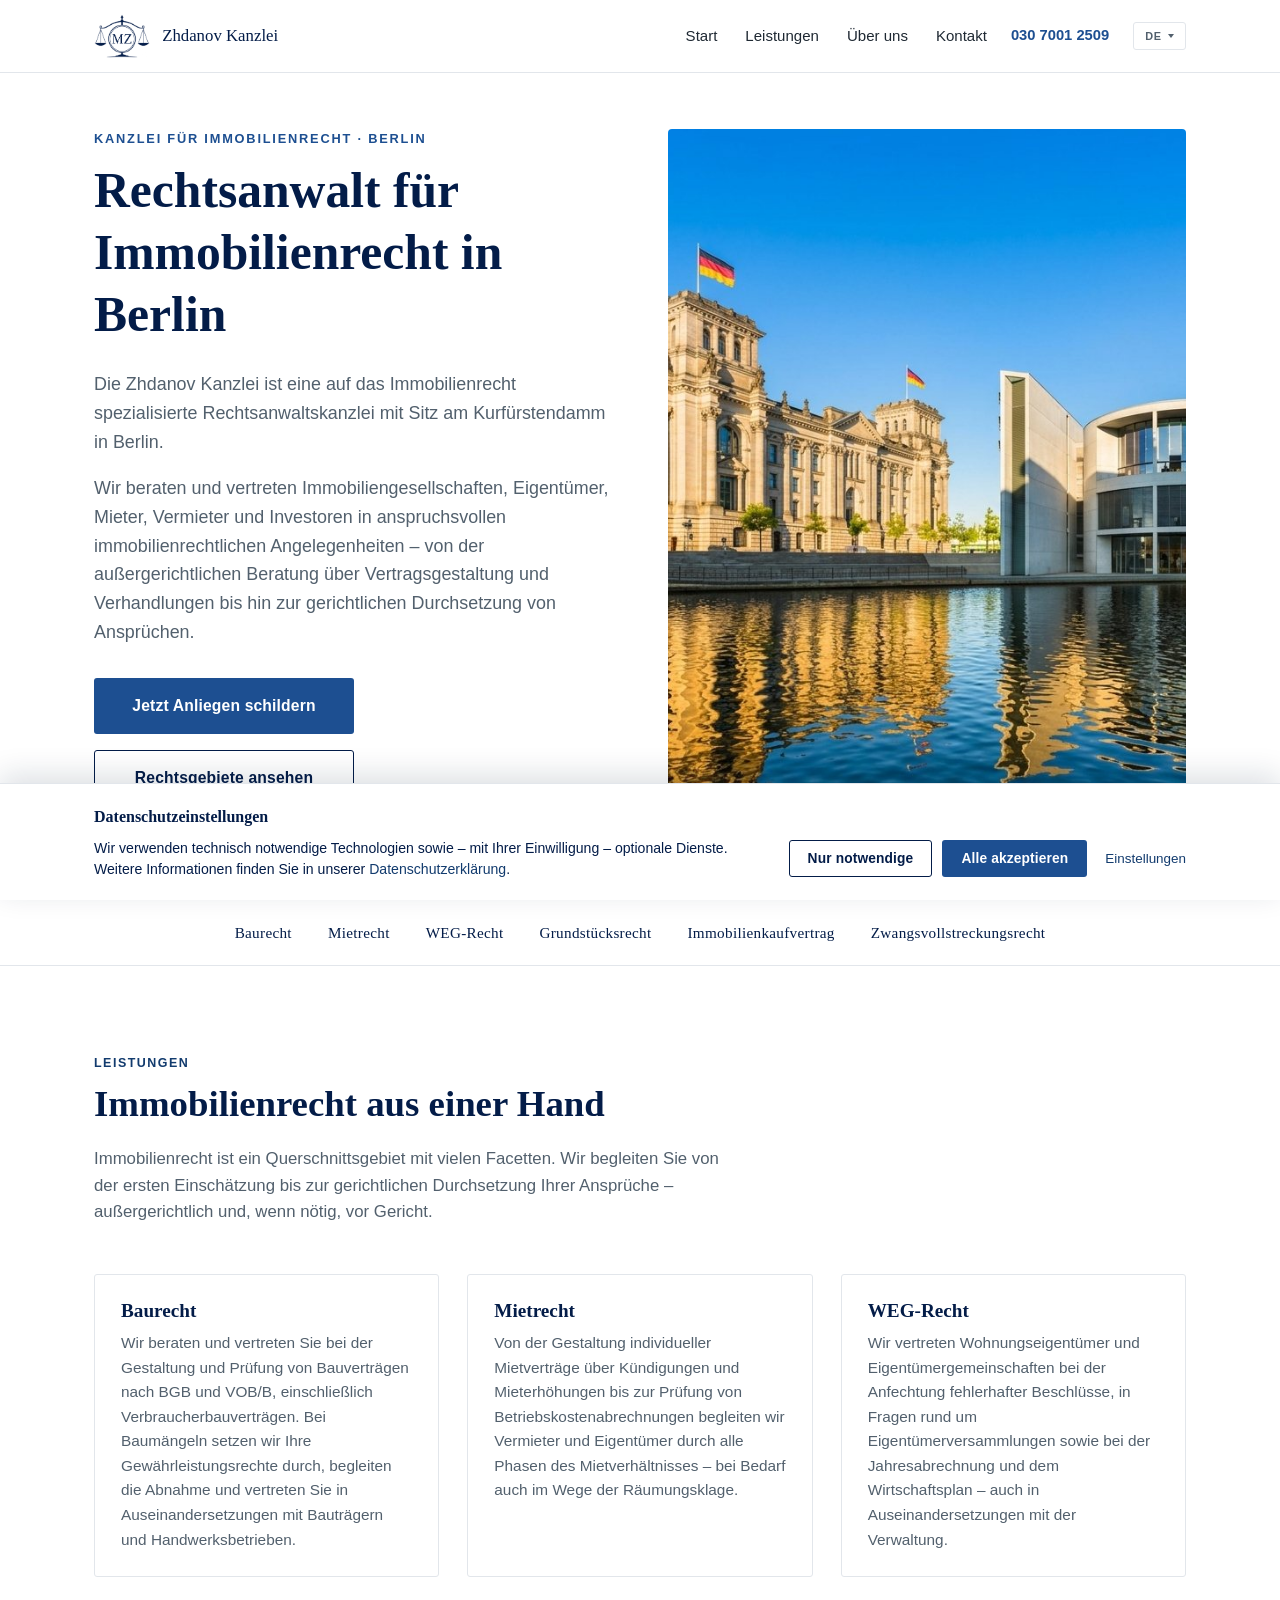
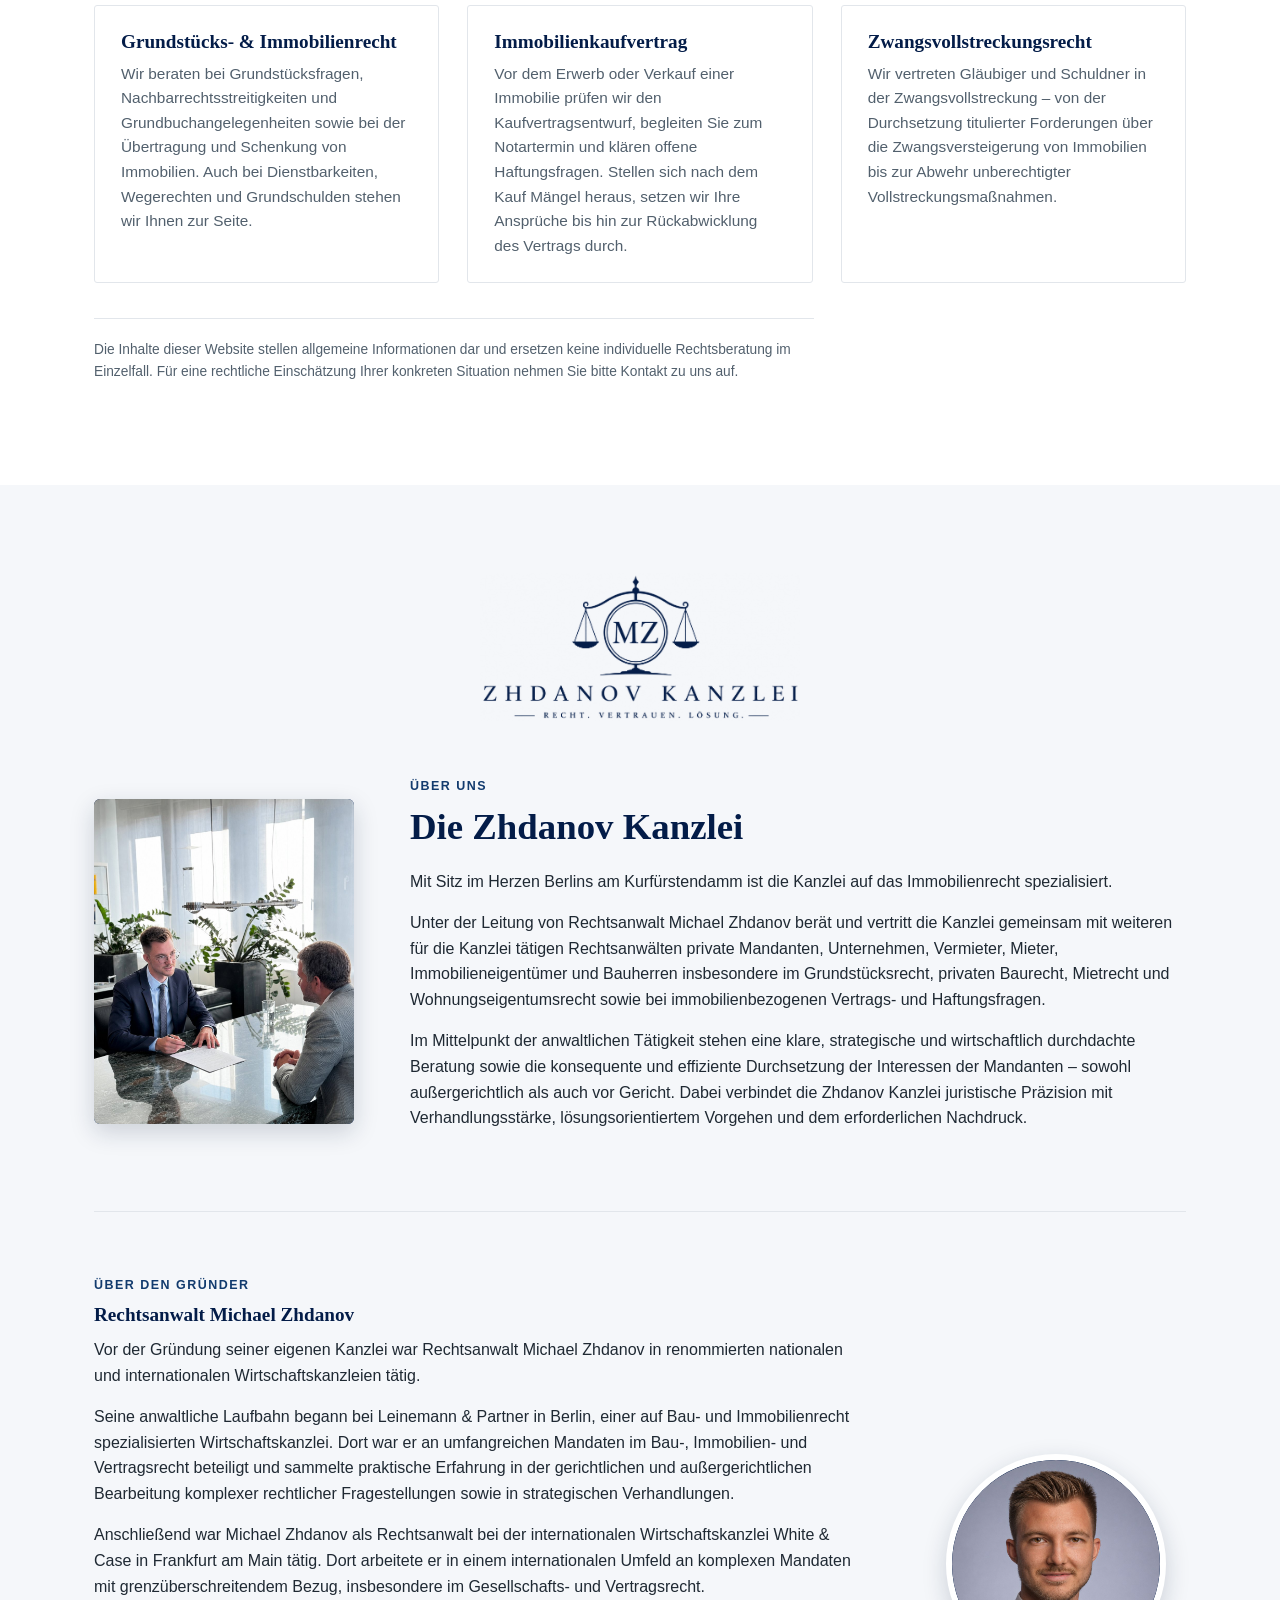
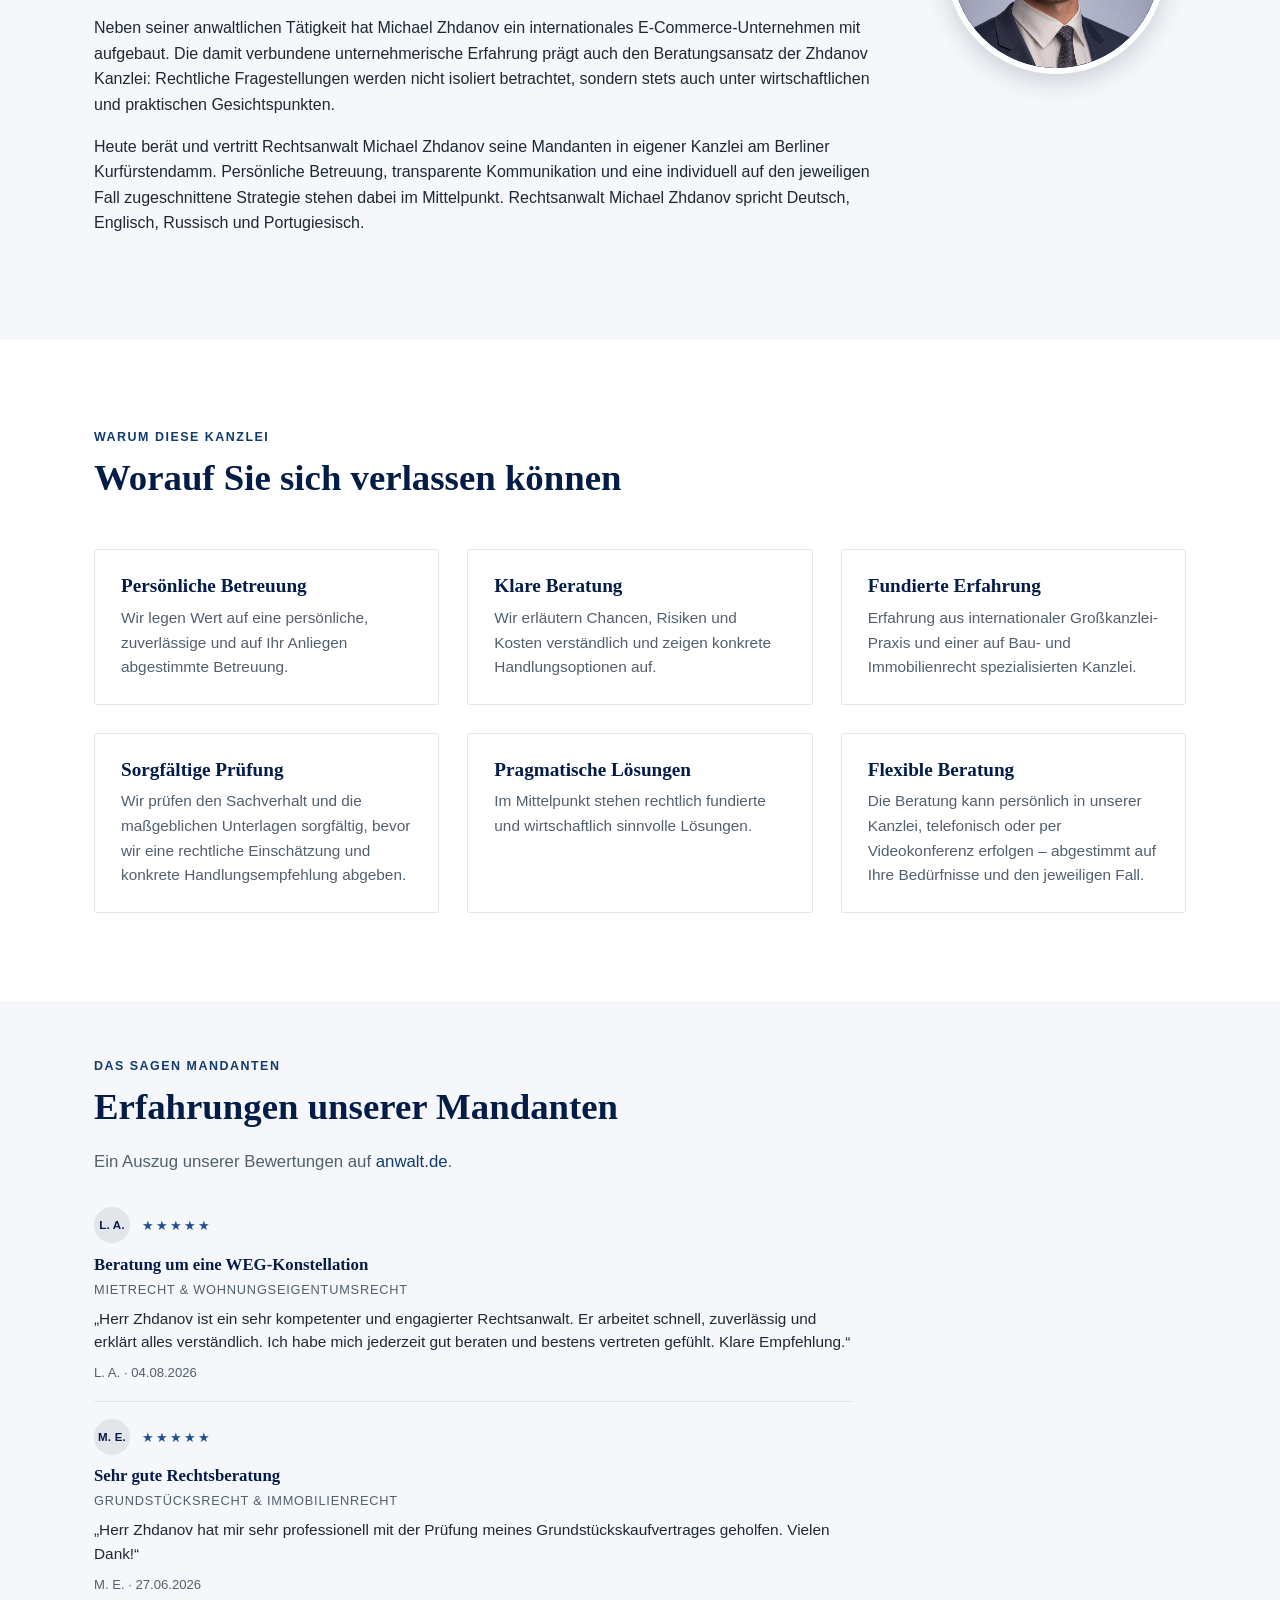
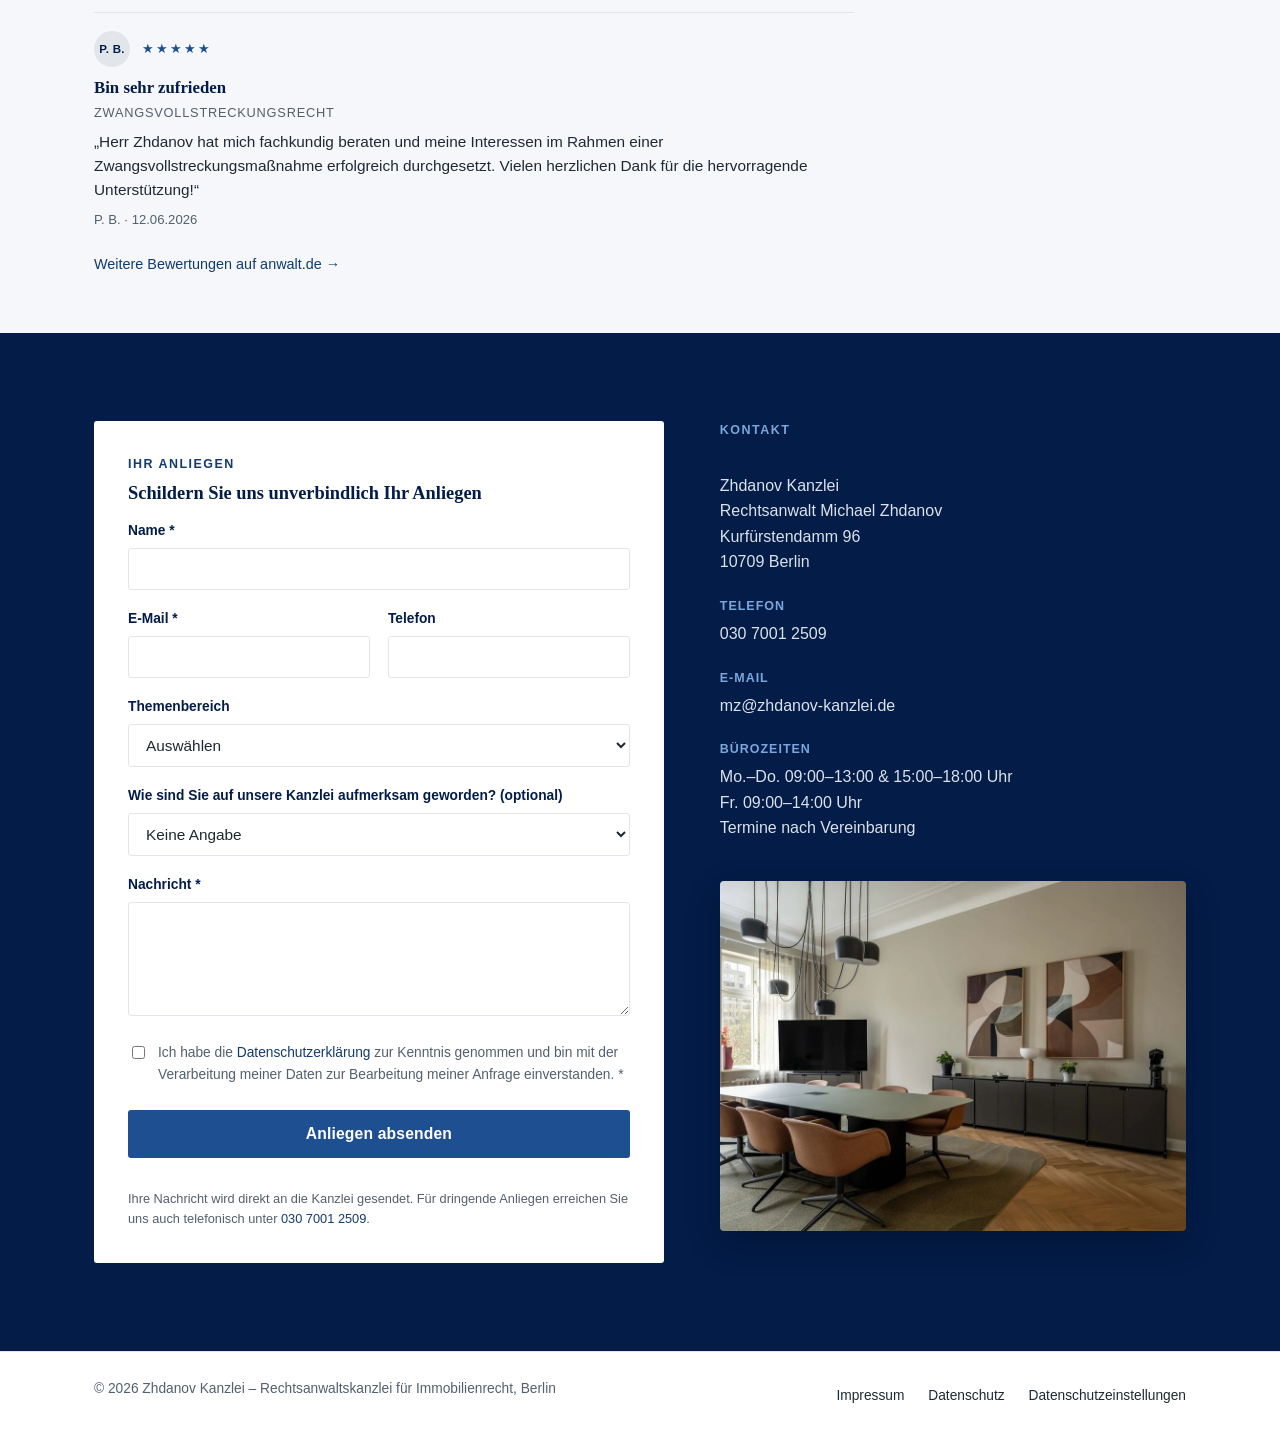
==== commit 21dd5b53: "Rewrite hero lead paragraph on the homepage Replace the single intro paragraph with the new two-sent" ====
--- a/index.html
+++ b/index.html
@@ -8,6 +8,7 @@
 <link rel="icon" type="image/png" sizes="32x32" href="img/favicon-32.png">
 <link rel="icon" type="image/png" sizes="16x16" href="img/favicon-16.png">
 <link rel="apple-touch-icon" sizes="180x180" href="img/favicon-180.png">
+<link rel="canonical" href="https://zhdanov-kanzlei.de/">
 <link rel="stylesheet" href="css/styles.css?v=3">
 <!-- Transable translates the page. Deliberately in the <head> and without
      async/defer: only there can the plugin hold the page before the first paint,
@@ -61,11 +62,15 @@
         <p class="eyebrow">Kanzlei für Immobilienrecht &middot; Berlin</p>
         <h1>Rechtsanwalt für Immobilienrecht in Berlin</h1>
         <p class="hero-lead">
-          Die Zhdanov Kanzlei ist auf das Immobilienrecht spezialisiert und steht unter
-          der Leitung von Rechtsanwalt Michael Zhdanov. Gemeinsam mit weiteren für die
-          Kanzlei tätigen Rechtsanwälten berät und vertritt er private Mandanten,
-          Unternehmen, Vermieter, Mieter, Immobilieneigentümer und Bauherren in allen
-          wesentlichen Bereichen des Immobilienrechts.
+          Die Zhdanov Kanzlei ist eine auf das Immobilienrecht spezialisierte
+          Rechtsanwaltskanzlei mit Sitz am Kurfürstendamm in Berlin.
+        </p>
+        <p class="hero-lead">
+          Wir beraten und vertreten Immobiliengesellschaften, Eigentümer, Mieter,
+          Vermieter und Investoren in anspruchsvollen immobilienrechtlichen
+          Angelegenheiten &ndash; von der außergerichtlichen Beratung über
+          Vertragsgestaltung und Verhandlungen bis hin zur gerichtlichen
+          Durchsetzung von Ansprüchen.
         </p>
         <div class="hero-actions">
           <a href="#kontakt" class="btn btn-primary">Jetzt Anliegen schildern</a>
